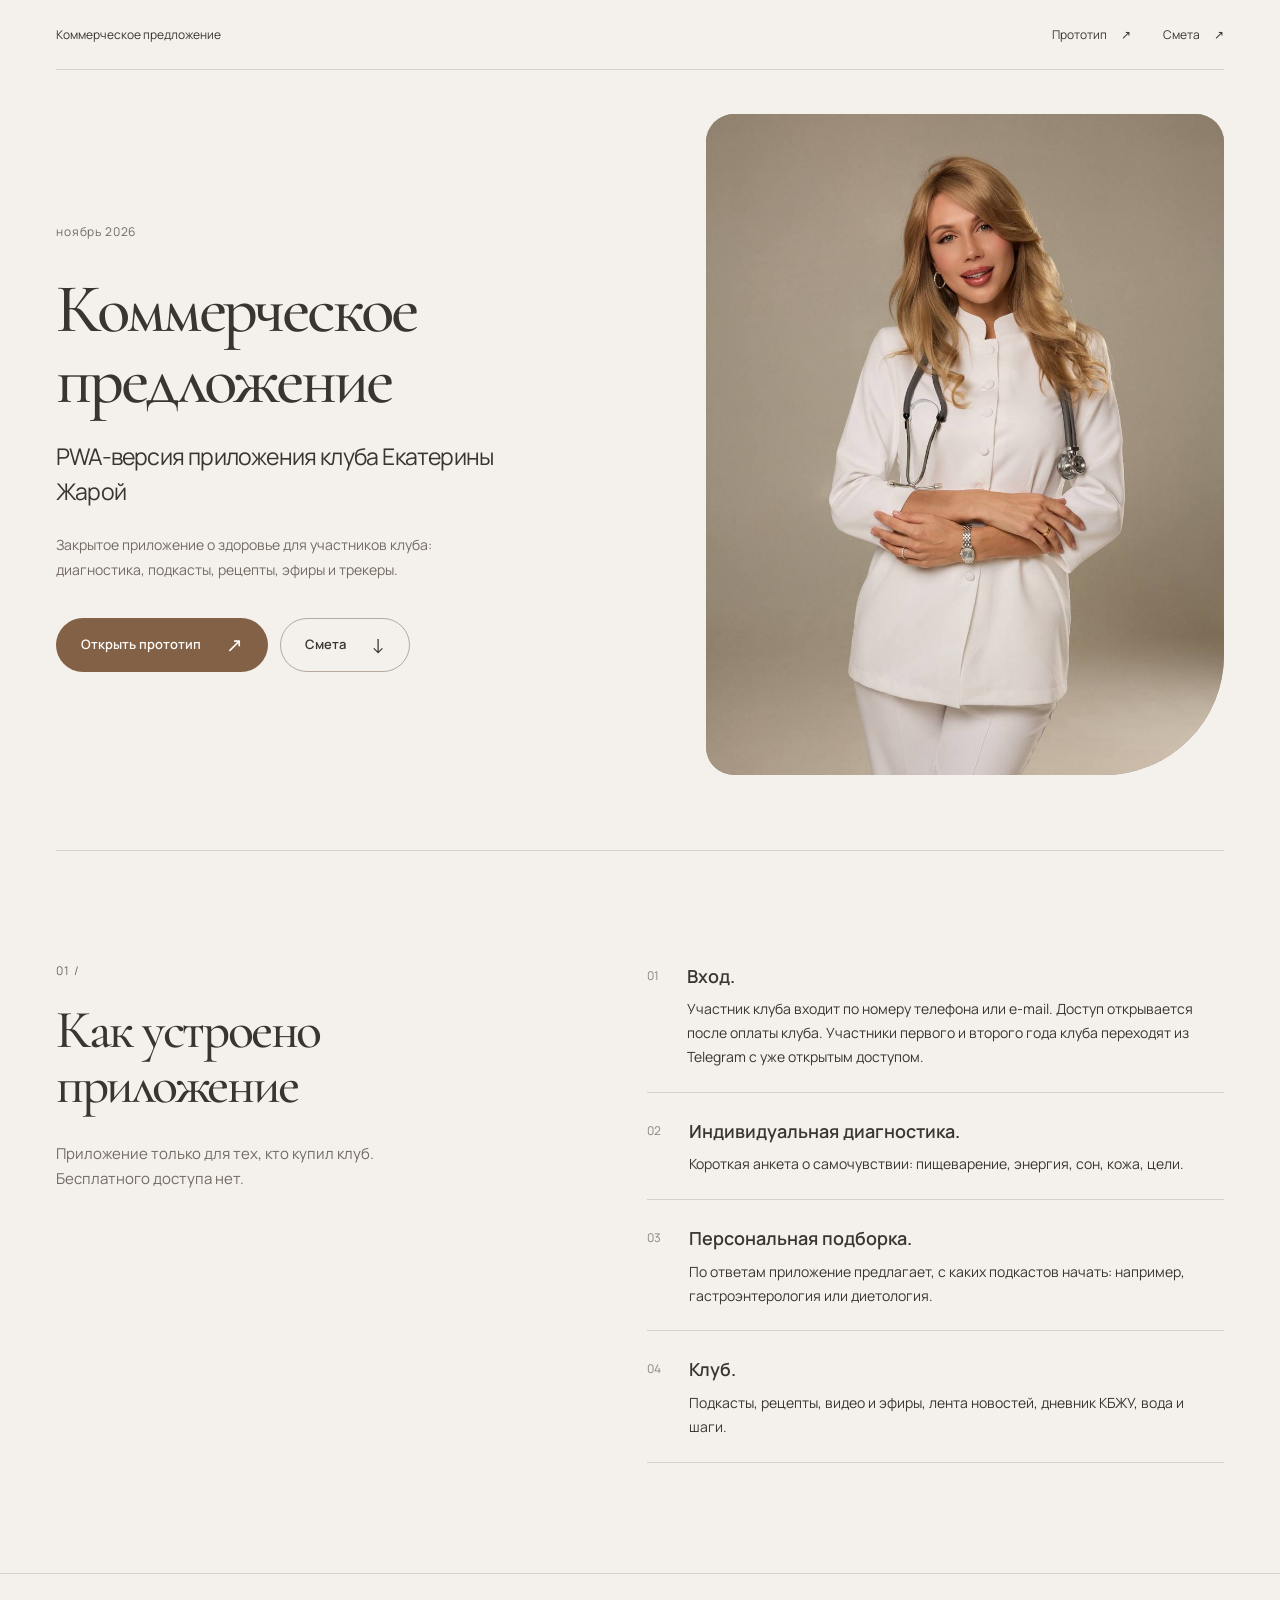
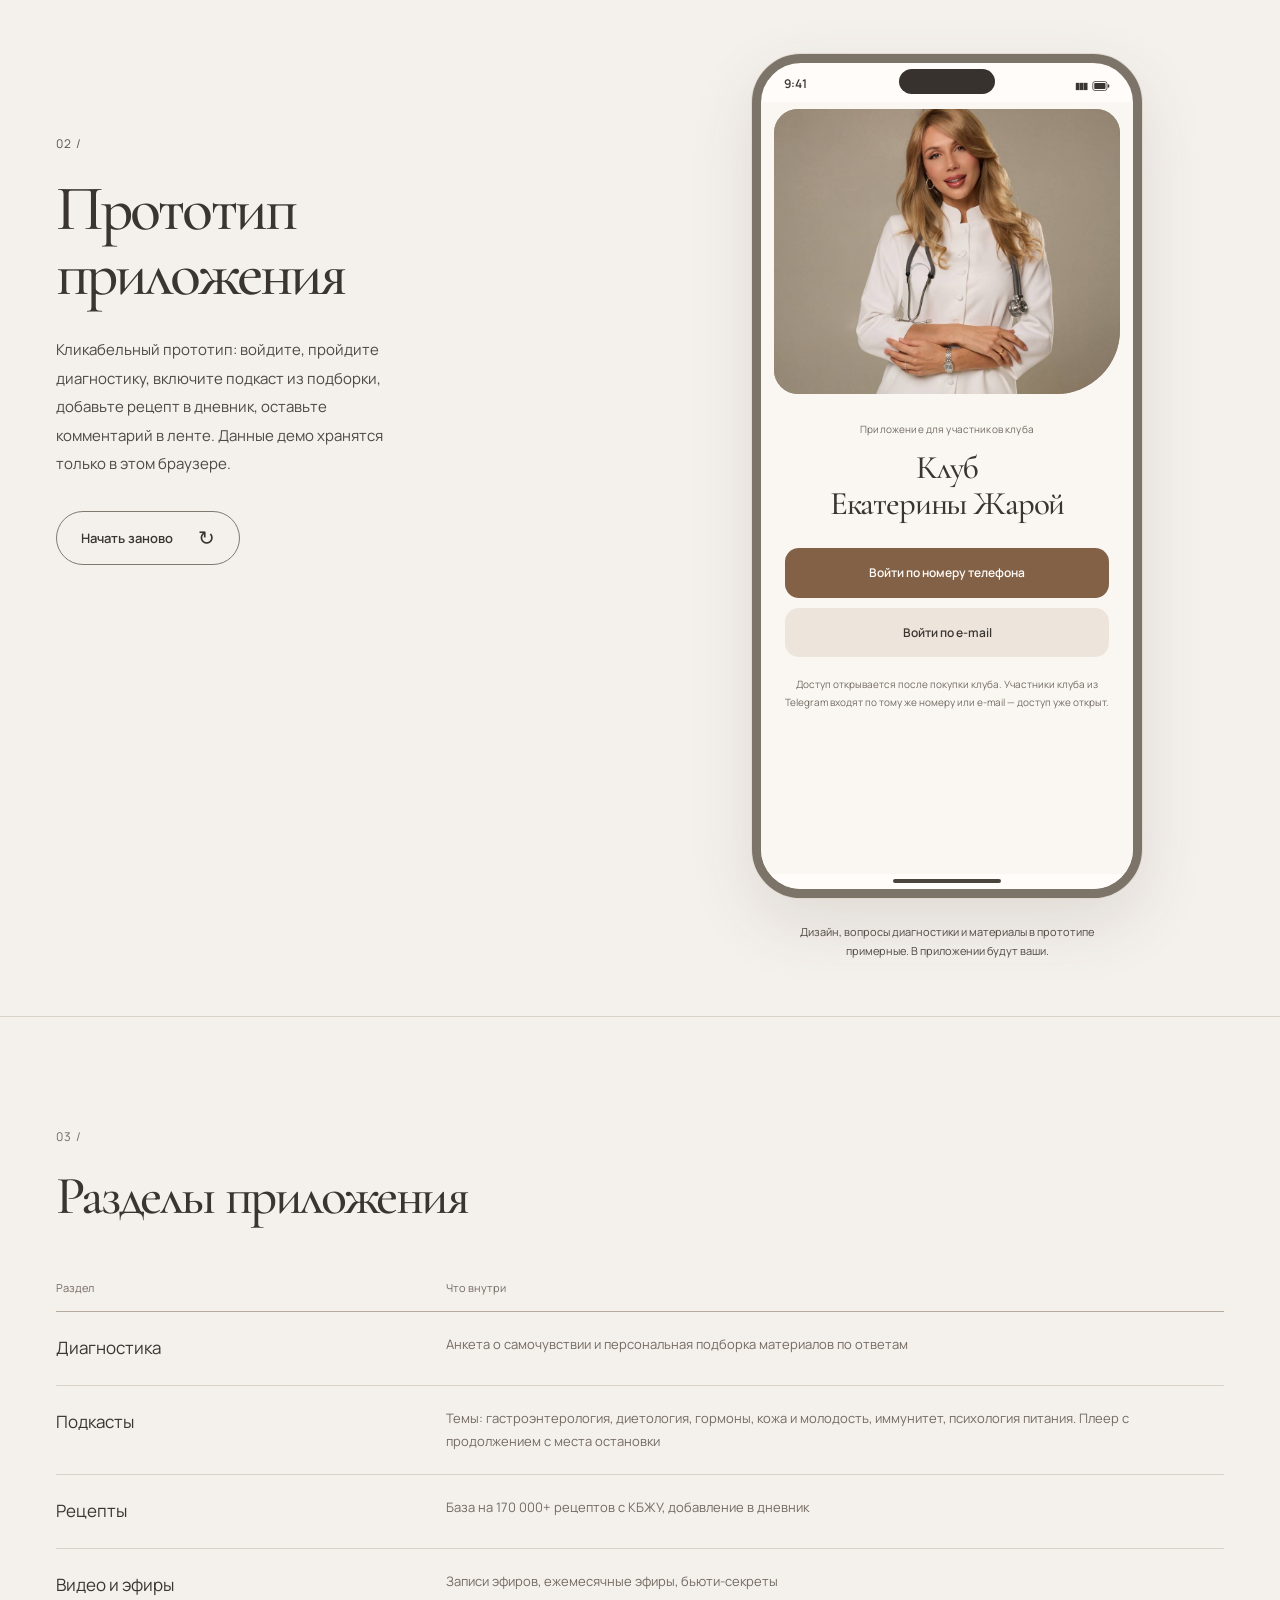
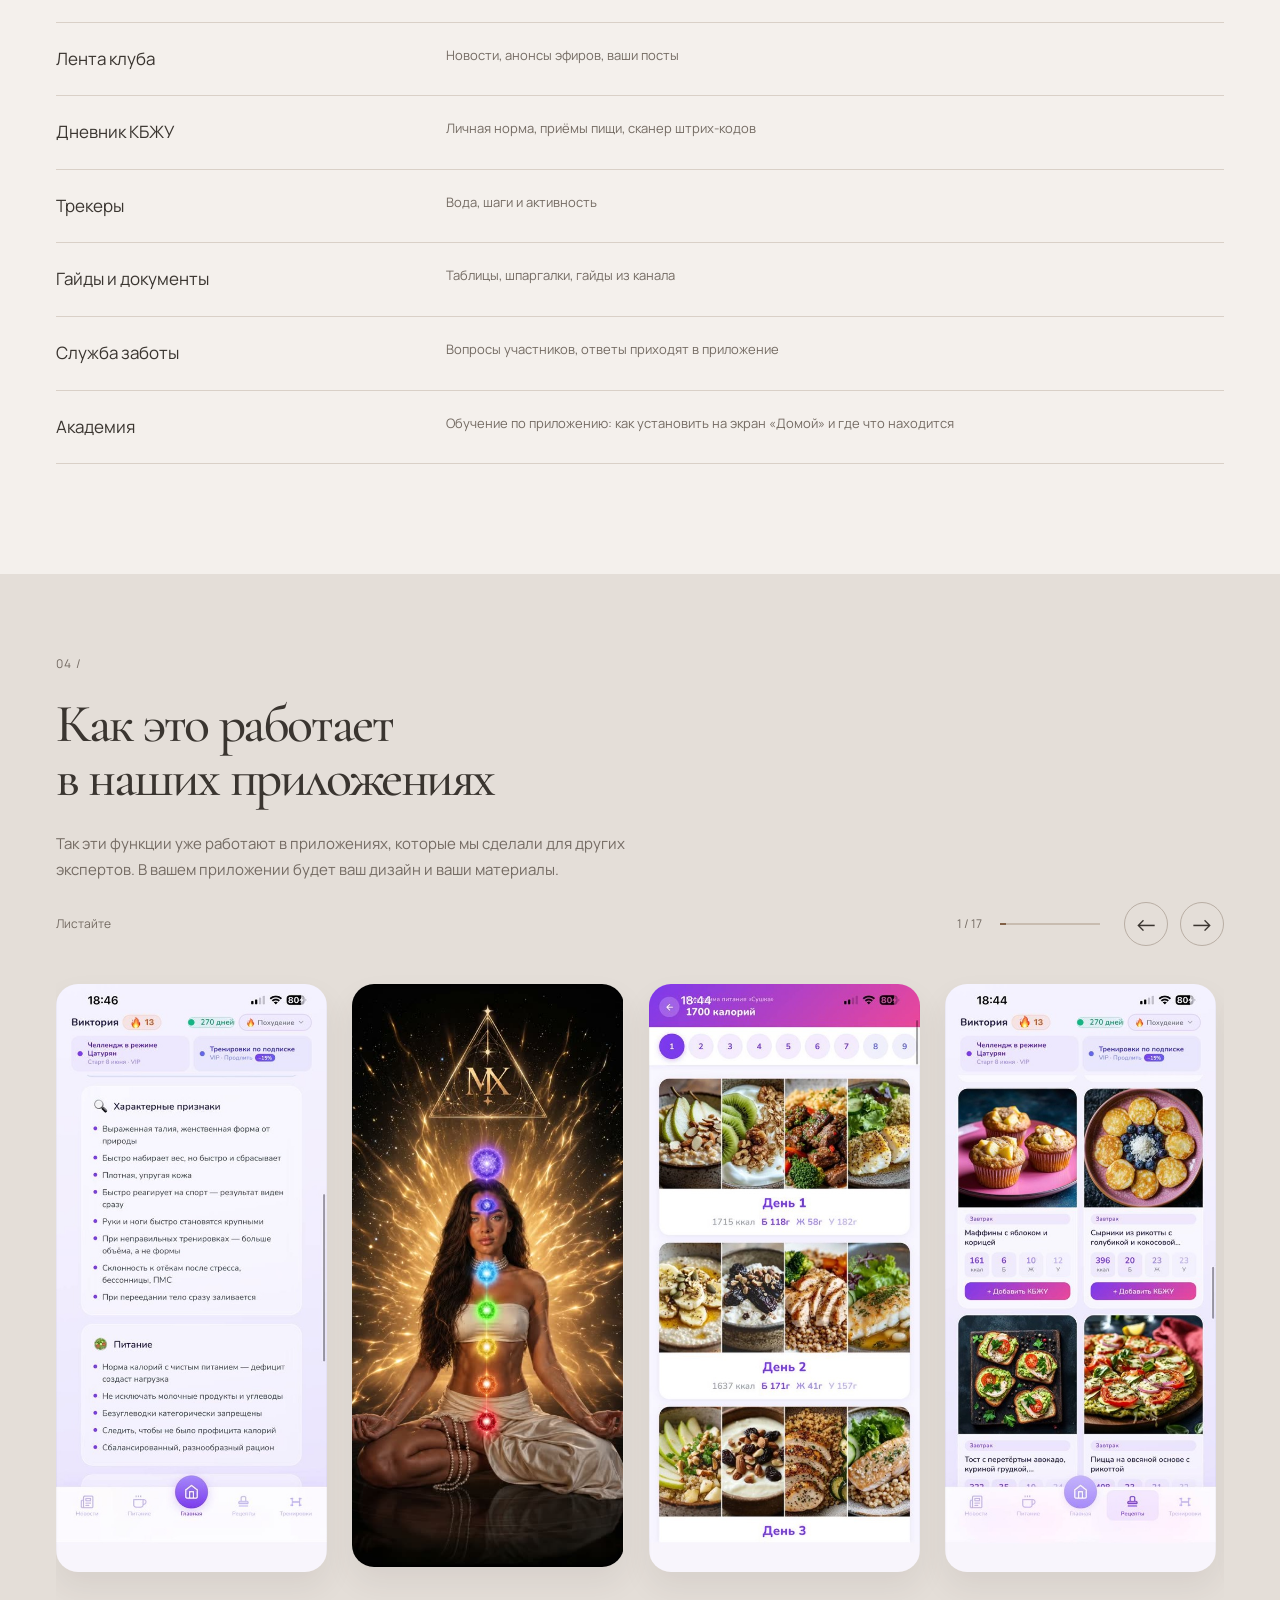
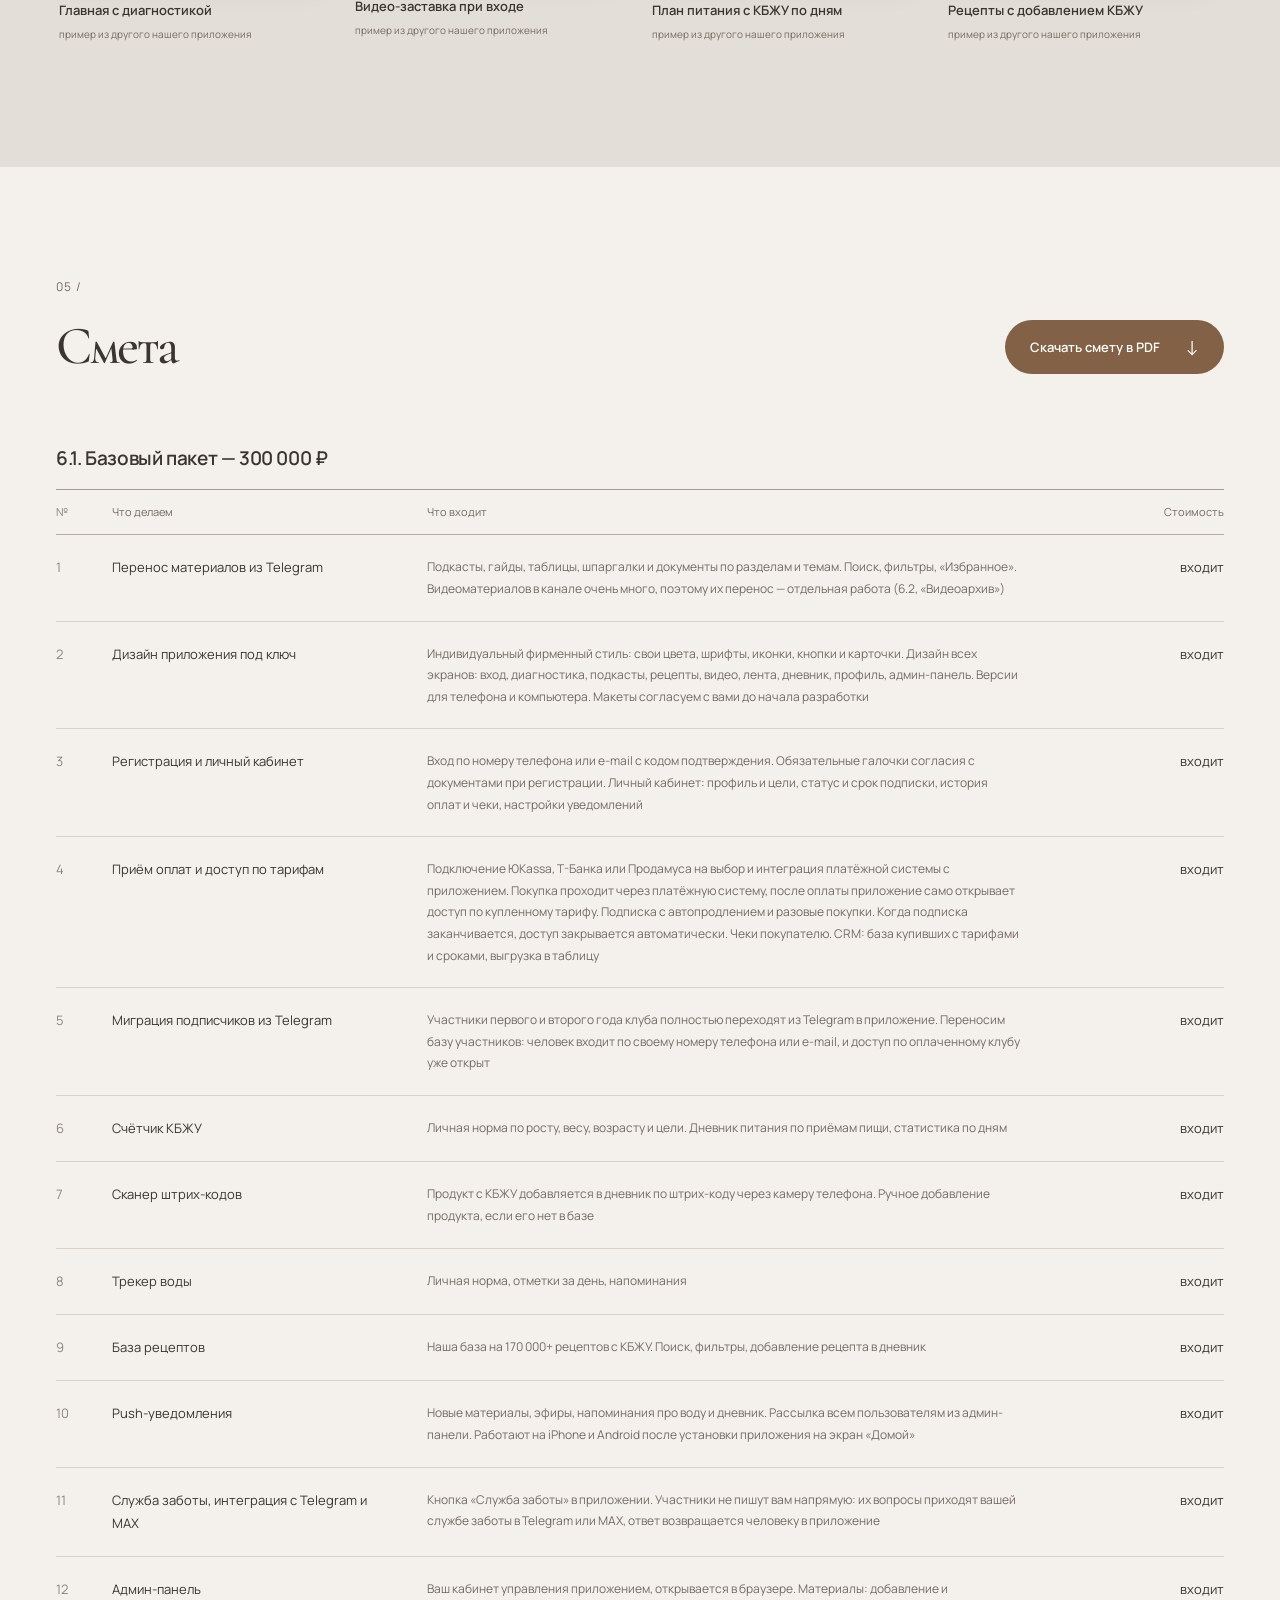
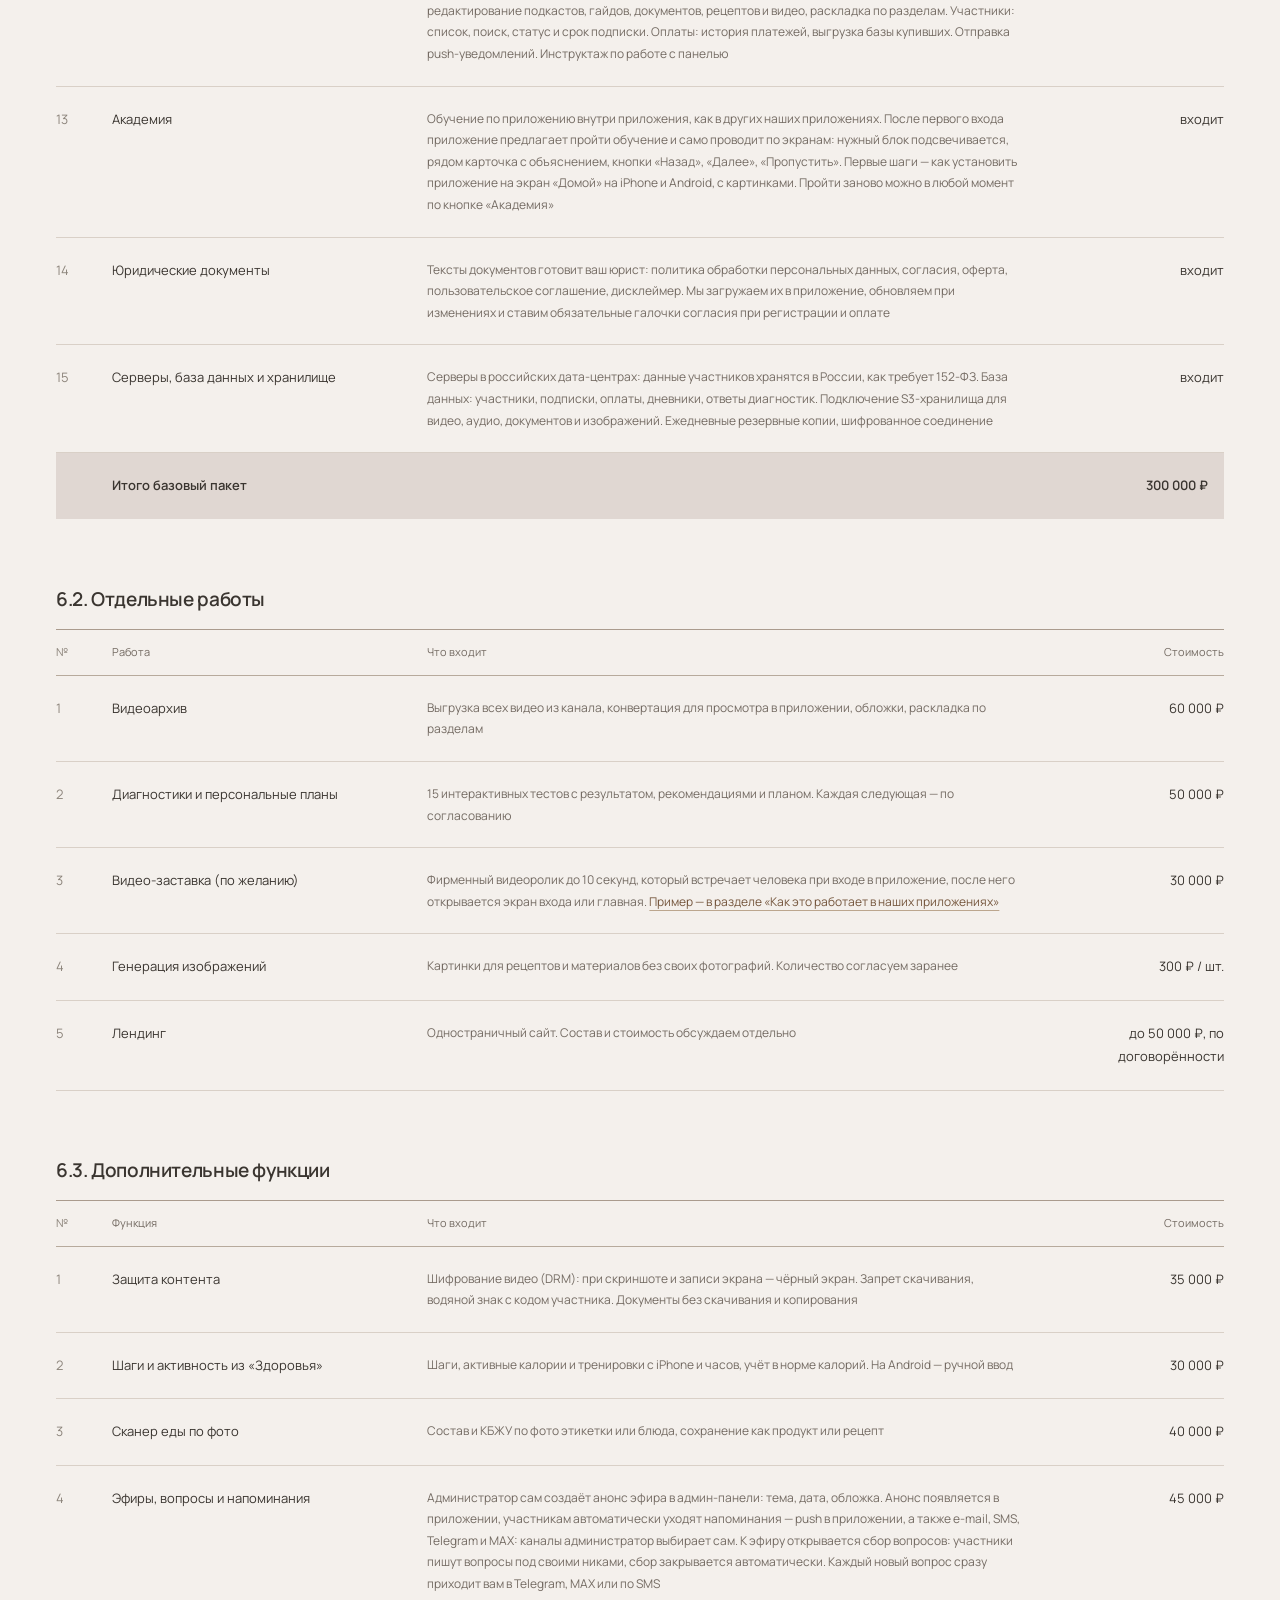
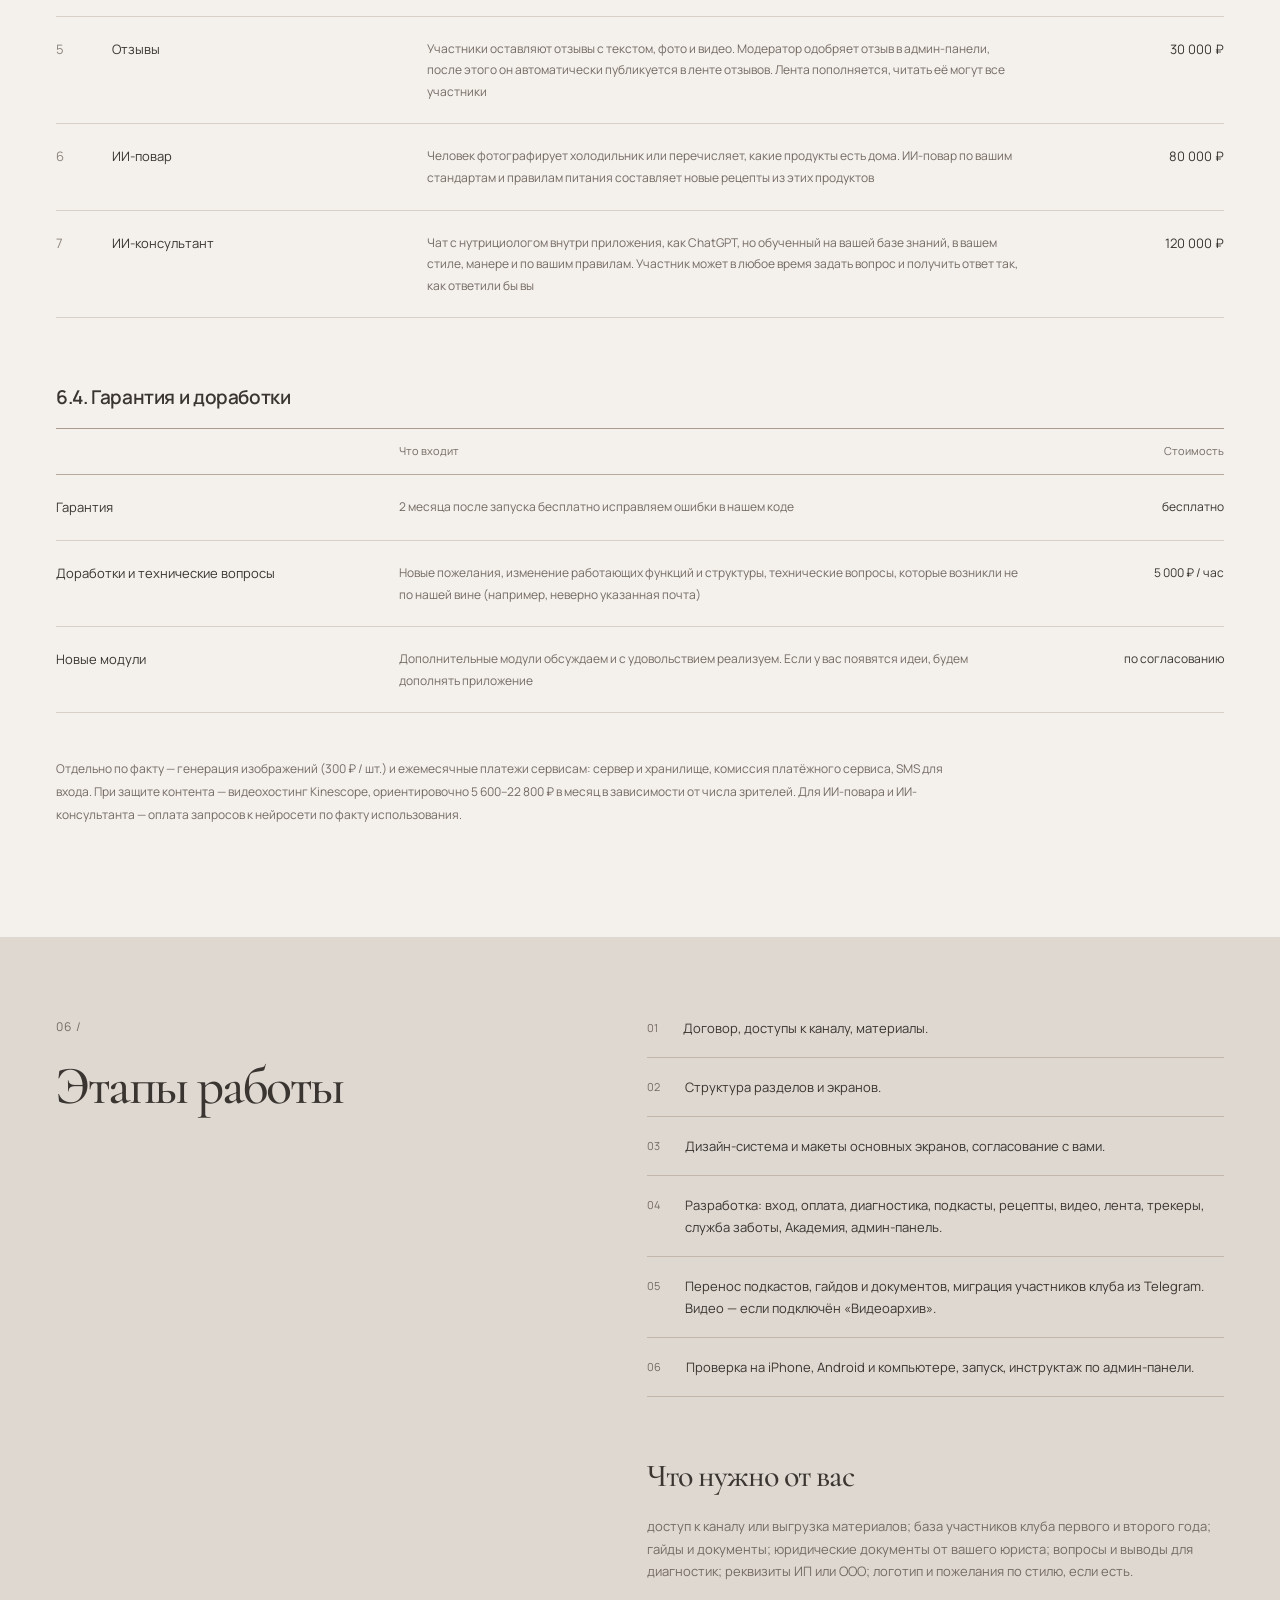
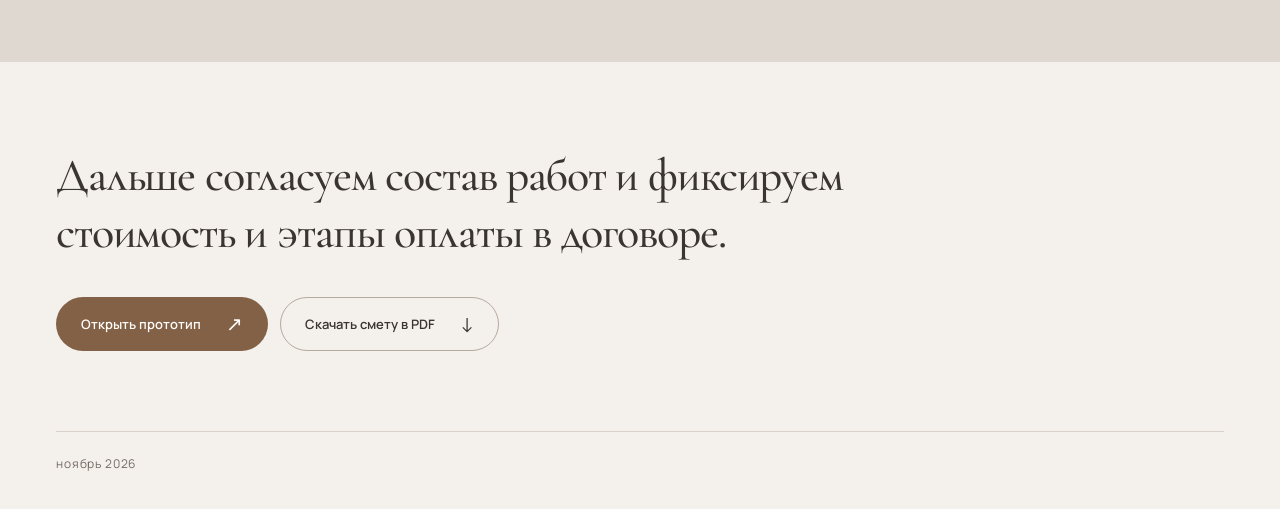
==== index.html @ ee323fb1 "chore: publish commercial proposal site" ====
<!doctype html>
<html lang="ru"><head><meta charset="utf-8">
<meta name="viewport" content="width=device-width, initial-scale=1">
<meta name="robots" content="noindex, nofollow">
<meta name="theme-color" content="#f4f0ec">
<title>Коммерческое предложение · Клуб Екатерины Жарой</title>
<link rel="icon" href="images/favicon.svg" type="image/svg+xml">
<link rel="stylesheet" href="css/base.css">
<link rel="stylesheet" href="css/page.css"><link rel="stylesheet" href="css/estimate.css">
<link rel="stylesheet" href="css/app.css"><link rel="stylesheet" href="css/screens.css"><link rel="stylesheet" href="css/club.css"><link rel="stylesheet" href="css/features.css"><link rel="stylesheet" href="css/services.css"><link rel="stylesheet" href="css/academy.css">
</head><body>
<header class="topbar wrap"><a href="#cover">Коммерческое предложение</a><nav aria-label="Разделы предложения"><a href="#prototype">Прототип <span>↗</span></a><a href="#estimate">Смета <span>↗</span></a></nav></header>
<main>
<section id="cover" class="cover wrap">
<div class="cover-copy"><span class="eyebrow">ноябрь 2026</span>
<h1>Коммерческое<br>предложение</h1>
<p class="cover-sub">PWA-версия приложения клуба Екатерины Жарой</p>
<p class="cover-desc">Закрытое приложение о здоровье для участников клуба: диагностика, подкасты, рецепты, эфиры и трекеры.</p>
<div class="actions"><a class="button primary" href="#prototype">Открыть прототип <span>↗</span></a><a class="button secondary" href="#estimate">Смета <span>↓</span></a></div>
</div><figure class="cover-photo"><img src="images/katya/katya-medic.jpg" width="960" height="1280" alt="Екатерина Жарая в медицинской форме" fetchpriority="high"></figure>
</section>
<section class="wrap section flow" id="structure"><div class="section-title"><span class="section-no">01 /</span><h2>Как устроено<br>приложение</h2><p>Приложение только для тех, кто купил клуб. Бесплатного доступа нет.</p></div><ol class="flow-list"><li><span class="step-num">01</span><div><strong>Вход.</strong> Участник клуба входит по номеру телефона или e-mail. Доступ открывается после оплаты клуба. Участники первого и второго года клуба переходят из Telegram с уже открытым доступом.</div></li>
<li><span class="step-num">02</span><div><strong>Индивидуальная диагностика.</strong> Короткая анкета о самочувствии: пищеварение, энергия, сон, кожа, цели.</div></li>
<li><span class="step-num">03</span><div><strong>Персональная подборка.</strong> По ответам приложение предлагает, с каких подкастов начать: например, гастроэнтерология или диетология.</div></li>
<li><span class="step-num">04</span><div><strong>Клуб.</strong> Подкасты, рецепты, видео и эфиры, лента новостей, дневник КБЖУ, вода и шаги.</div></li></ol></section>
<section id="prototype" class="prototype-section">
<div class="prototype-layout wrap"><div class="prototype-copy"><span class="section-no">02 /</span><h2>Прототип <br>приложения</h2><p>Кликабельный прототип: войдите, пройдите диагностику, включите подкаст из подборки, добавьте рецепт в дневник, оставьте комментарий в ленте. Данные демо хранятся только в этом браузере.</p>
<button id="reset-demo" class="button reset">Начать заново <span>↻</span></button>
</div><div class="prototype-device"><div id="phone" class="phone" aria-label="Интерактивный прототип приложения клуба">
<div class="phone-status"><span>9:41</span><div class="phone-island"></div><span aria-hidden="true">▮▮▮ <svg width="18" height="12" viewBox="0 0 24 16"><rect x="1" y="2" width="19" height="12" rx="3" fill="none" stroke="currentColor"/><rect x="3" y="4" width="15" height="8" rx="1" fill="currentColor"/><path d="M22 6v4" stroke="currentColor" stroke-width="2"/></svg></span></div>
<div id="app" class="app"></div><div id="app-toast" class="app-toast" role="status" aria-live="polite"></div><div class="home-indicator"></div></div>
<p class="device-caption">Дизайн, вопросы диагностики и материалы в прототипе примерные. В приложении будут ваши.</p></div></div>
</section>
<section class="wrap section" id="sections"><div class="section-heading"><span class="section-no">03 /</span><h2>Разделы приложения</h2></div><div class="table-wrap"><table class="sections-table summary-table"><thead><tr><th scope="col">Раздел</th><th scope="col">Что внутри</th></tr></thead><tbody>
<tr><td data-label="Раздел">Диагностика</td><td data-label="Что внутри">Анкета о самочувствии и персональная подборка материалов по ответам</td></tr>
<tr><td data-label="Раздел">Подкасты</td><td data-label="Что внутри">Темы: гастроэнтерология, диетология, гормоны, кожа и молодость, иммунитет, психология питания. Плеер с продолжением с места остановки</td></tr>
<tr><td data-label="Раздел">Рецепты</td><td data-label="Что внутри">База на 170 000+ рецептов с КБЖУ, добавление в дневник</td></tr>
<tr><td data-label="Раздел">Видео и эфиры</td><td data-label="Что внутри">Записи эфиров, ежемесячные эфиры, бьюти-секреты</td></tr>
<tr><td data-label="Раздел">Лента клуба</td><td data-label="Что внутри">Новости, анонсы эфиров, ваши посты</td></tr>
<tr><td data-label="Раздел">Дневник КБЖУ</td><td data-label="Что внутри">Личная норма, приёмы пищи, сканер штрих-кодов</td></tr>
<tr><td data-label="Раздел">Трекеры</td><td data-label="Что внутри">Вода, шаги и активность</td></tr>
<tr><td data-label="Раздел">Гайды и документы</td><td data-label="Что внутри">Таблицы, шпаргалки, гайды из канала</td></tr>
<tr><td data-label="Раздел">Служба заботы</td><td data-label="Что внутри">Вопросы участников, ответы приходят в приложение</td></tr>
<tr><td data-label="Раздел">Академия</td><td data-label="Что внутри">Обучение по приложению: как установить на экран «Домой» и где что находится</td></tr>
</tbody></table></div></section>
<section class="examples-section" id="examples"><div class="wrap"><div class="section-heading"><span class="section-no">04 /</span><h2>Как это работает<br>в наших приложениях</h2><p>Так эти функции уже работают в приложениях, которые мы сделали для других экспертов. В вашем приложении будет ваш дизайн и ваши материалы.</p></div>
<div class="gallery-controls"><span class="gallery-hint">Листайте</span><div class="gallery-position"><span id="examples-count" aria-live="polite"></span><progress id="examples-progress" value="1" max="15" aria-label="Положение в карусели"></progress></div><button id="examples-prev" class="round-button" aria-label="Предыдущие примеры">←</button><button id="examples-next" class="round-button" aria-label="Следующие примеры">→</button></div>
<div id="examples-gallery" class="examples-gallery" tabindex="0" aria-label="Скриншоты наших приложений"></div></div></section>
<section id="estimate" class="wrap section estimate-section"><div class="estimate-heading"><div><span class="section-no">05 /</span><h2>Смета</h2></div><a class="button primary" href="smeta.pdf" download>Скачать смету в PDF <span>↓</span></a></div>
<section class="estimate-group"><h3>6.1. Базовый пакет — 300 000 ₽</h3>
<div class="table-wrap"><table class="estimate-table"><thead><tr><th scope="col">№</th><th scope="col">Что делаем</th><th scope="col">Что входит</th><th scope="col">Стоимость</th></tr></thead><tbody>
<tr><td data-label="№">1</td><td data-label="Что делаем">Перенос материалов из Telegram</td><td data-label="Что входит">Подкасты, гайды, таблицы, шпаргалки и документы по разделам и темам. Поиск, фильтры, «Избранное». Видеоматериалов в канале очень много, поэтому их перенос — отдельная работа (6.2, «Видеоархив»)</td><td data-label="Стоимость">входит</td></tr>
<tr><td data-label="№">2</td><td data-label="Что делаем">Дизайн приложения под ключ</td><td data-label="Что входит">Индивидуальный фирменный стиль: свои цвета, шрифты, иконки, кнопки и карточки. Дизайн всех экранов: вход, диагностика, подкасты, рецепты, видео, лента, дневник, профиль, админ-панель. Версии для телефона и компьютера. Макеты согласуем с вами до начала разработки</td><td data-label="Стоимость">входит</td></tr>
<tr><td data-label="№">3</td><td data-label="Что делаем">Регистрация и личный кабинет</td><td data-label="Что входит">Вход по номеру телефона или e-mail с кодом подтверждения. Обязательные галочки согласия с документами при регистрации. Личный кабинет: профиль и цели, статус и срок подписки, история оплат и чеки, настройки уведомлений</td><td data-label="Стоимость">входит</td></tr>
<tr><td data-label="№">4</td><td data-label="Что делаем">Приём оплат и доступ по тарифам</td><td data-label="Что входит">Подключение ЮKassa, Т-Банка или Продамуса на выбор и интеграция платёжной системы с приложением. Покупка проходит через платёжную систему, после оплаты приложение само открывает доступ по купленному тарифу. Подписка с автопродлением и разовые покупки. Когда подписка заканчивается, доступ закрывается автоматически. Чеки покупателю. CRM: база купивших с тарифами и сроками, выгрузка в таблицу</td><td data-label="Стоимость">входит</td></tr>
<tr><td data-label="№">5</td><td data-label="Что делаем">Миграция подписчиков из Telegram</td><td data-label="Что входит">Участники первого и второго года клуба полностью переходят из Telegram в приложение. Переносим базу участников: человек входит по своему номеру телефона или e-mail, и доступ по оплаченному клубу уже открыт</td><td data-label="Стоимость">входит</td></tr>
<tr><td data-label="№">6</td><td data-label="Что делаем">Счётчик КБЖУ</td><td data-label="Что входит">Личная норма по росту, весу, возрасту и цели. Дневник питания по приёмам пищи, статистика по дням</td><td data-label="Стоимость">входит</td></tr>
<tr><td data-label="№">7</td><td data-label="Что делаем">Сканер штрих-кодов</td><td data-label="Что входит">Продукт с КБЖУ добавляется в дневник по штрих-коду через камеру телефона. Ручное добавление продукта, если его нет в базе</td><td data-label="Стоимость">входит</td></tr>
<tr><td data-label="№">8</td><td data-label="Что делаем">Трекер воды</td><td data-label="Что входит">Личная норма, отметки за день, напоминания</td><td data-label="Стоимость">входит</td></tr>
<tr><td data-label="№">9</td><td data-label="Что делаем">База рецептов</td><td data-label="Что входит">Наша база на 170 000+ рецептов с КБЖУ. Поиск, фильтры, добавление рецепта в дневник</td><td data-label="Стоимость">входит</td></tr>
<tr><td data-label="№">10</td><td data-label="Что делаем">Push-уведомления</td><td data-label="Что входит">Новые материалы, эфиры, напоминания про воду и дневник. Рассылка всем пользователям из админ-панели. Работают на iPhone и Android после установки приложения на экран «Домой»</td><td data-label="Стоимость">входит</td></tr>
<tr><td data-label="№">11</td><td data-label="Что делаем">Служба заботы, интеграция с Telegram и MAX</td><td data-label="Что входит">Кнопка «Служба заботы» в приложении. Участники не пишут вам напрямую: их вопросы приходят вашей службе заботы в Telegram или MAX, ответ возвращается человеку в приложение</td><td data-label="Стоимость">входит</td></tr>
<tr><td data-label="№">12</td><td data-label="Что делаем">Админ-панель</td><td data-label="Что входит">Ваш кабинет управления приложением, открывается в браузере. Материалы: добавление и редактирование подкастов, гайдов, документов, рецептов и видео, раскладка по разделам. Участники: список, поиск, статус и срок подписки. Оплаты: история платежей, выгрузка базы купивших. Отправка push-уведомлений. Инструктаж по работе с панелью</td><td data-label="Стоимость">входит</td></tr>
<tr><td data-label="№">13</td><td data-label="Что делаем">Академия</td><td data-label="Что входит">Обучение по приложению внутри приложения, как в других наших приложениях. После первого входа приложение предлагает пройти обучение и само проводит по экранам: нужный блок подсвечивается, рядом карточка с объяснением, кнопки «Назад», «Далее», «Пропустить». Первые шаги — как установить приложение на экран «Домой» на iPhone и Android, с картинками. Пройти заново можно в любой момент по кнопке «Академия»</td><td data-label="Стоимость">входит</td></tr>
<tr><td data-label="№">14</td><td data-label="Что делаем">Юридические документы</td><td data-label="Что входит">Тексты документов готовит ваш юрист: политика обработки персональных данных, согласия, оферта, пользовательское соглашение, дисклеймер. Мы загружаем их в приложение, обновляем при изменениях и ставим обязательные галочки согласия при регистрации и оплате</td><td data-label="Стоимость">входит</td></tr>
<tr><td data-label="№">15</td><td data-label="Что делаем">Серверы, база данных и хранилище</td><td data-label="Что входит">Серверы в российских дата-центрах: данные участников хранятся в России, как требует 152-ФЗ. База данных: участники, подписки, оплаты, дневники, ответы диагностик. Подключение S3-хранилища для видео, аудио, документов и изображений. Ежедневные резервные копии, шифрованное соединение</td><td data-label="Стоимость">входит</td></tr>
<tr class="total-row"><td data-label="№"></td><td data-label="Что делаем"><strong>Итого базовый пакет</strong></td><td data-label="Что входит"></td><td data-label="Стоимость"><strong>300 000 ₽</strong></td></tr>
</tbody></table></div></section>
<section class="estimate-group"><h3>6.2. Отдельные работы</h3>
<div class="table-wrap"><table class="estimate-table"><thead><tr><th scope="col">№</th><th scope="col">Работа</th><th scope="col">Что входит</th><th scope="col">Стоимость</th></tr></thead><tbody>
<tr><td data-label="№">1</td><td data-label="Работа">Видеоархив</td><td data-label="Что входит">Выгрузка всех видео из канала, конвертация для просмотра в приложении, обложки, раскладка по разделам</td><td data-label="Стоимость">60 000 ₽</td></tr>
<tr><td data-label="№">2</td><td data-label="Работа">Диагностики и персональные планы</td><td data-label="Что входит">15 интерактивных тестов с результатом, рекомендациями и планом. Каждая следующая — по согласованию</td><td data-label="Стоимость">50 000 ₽</td></tr>
<tr><td data-label="№">3</td><td data-label="Работа">Видео-заставка (по желанию)</td><td data-label="Что входит">Фирменный видеоролик до 10 секунд, который встречает человека при входе в приложение, после него открывается экран входа или главная. <a href="#examples" data-example-jump="splash">Пример — в разделе «Как это работает в наших приложениях»</a></td><td data-label="Стоимость">30 000 ₽</td></tr>
<tr><td data-label="№">4</td><td data-label="Работа">Генерация изображений</td><td data-label="Что входит">Картинки для рецептов и материалов без своих фотографий. Количество согласуем заранее</td><td data-label="Стоимость">300 ₽ / шт.</td></tr>
<tr><td data-label="№">5</td><td data-label="Работа">Лендинг</td><td data-label="Что входит">Одностраничный сайт. Состав и стоимость обсуждаем отдельно</td><td data-label="Стоимость">до 50 000 ₽, по договорённости</td></tr>
</tbody></table></div></section>
<section class="estimate-group"><h3>6.3. Дополнительные функции</h3>
<div class="table-wrap"><table class="estimate-table"><thead><tr><th scope="col">№</th><th scope="col">Функция</th><th scope="col">Что входит</th><th scope="col">Стоимость</th></tr></thead><tbody>
<tr><td data-label="№">1</td><td data-label="Функция">Защита контента</td><td data-label="Что входит">Шифрование видео (DRM): при скриншоте и записи экрана — чёрный экран. Запрет скачивания, водяной знак с кодом участника. Документы без скачивания и копирования</td><td data-label="Стоимость">35 000 ₽</td></tr>
<tr><td data-label="№">2</td><td data-label="Функция">Шаги и активность из «Здоровья»</td><td data-label="Что входит">Шаги, активные калории и тренировки с iPhone и часов, учёт в норме калорий. На Android — ручной ввод</td><td data-label="Стоимость">30 000 ₽</td></tr>
<tr><td data-label="№">3</td><td data-label="Функция">Сканер еды по фото</td><td data-label="Что входит">Состав и КБЖУ по фото этикетки или блюда, сохранение как продукт или рецепт</td><td data-label="Стоимость">40 000 ₽</td></tr>
<tr><td data-label="№">4</td><td data-label="Функция">Эфиры, вопросы и напоминания</td><td data-label="Что входит">Администратор сам создаёт анонс эфира в админ-панели: тема, дата, обложка. Анонс появляется в приложении, участникам автоматически уходят напоминания — push в приложении, а также e-mail, SMS, Telegram и MAX: каналы администратор выбирает сам. К эфиру открывается сбор вопросов: участники пишут вопросы под своими никами, сбор закрывается автоматически. Каждый новый вопрос сразу приходит вам в Telegram, MAX или по SMS</td><td data-label="Стоимость">45 000 ₽</td></tr>
<tr><td data-label="№">5</td><td data-label="Функция">Отзывы</td><td data-label="Что входит">Участники оставляют отзывы с текстом, фото и видео. Модератор одобряет отзыв в админ-панели, после этого он автоматически публикуется в ленте отзывов. Лента пополняется, читать её могут все участники</td><td data-label="Стоимость">30 000 ₽</td></tr>
<tr><td data-label="№">6</td><td data-label="Функция">ИИ-повар</td><td data-label="Что входит">Человек фотографирует холодильник или перечисляет, какие продукты есть дома. ИИ-повар по вашим стандартам и правилам питания составляет новые рецепты из этих продуктов</td><td data-label="Стоимость">80 000 ₽</td></tr>
<tr><td data-label="№">7</td><td data-label="Функция">ИИ-консультант</td><td data-label="Что входит">Чат с нутрициологом внутри приложения, как ChatGPT, но обученный на вашей базе знаний, в вашем стиле, манере и по вашим правилам. Участник может в любое время задать вопрос и получить ответ так, как ответили бы вы</td><td data-label="Стоимость">120 000 ₽</td></tr>
</tbody></table></div></section>
<section class="estimate-group"><h3>6.4. Гарантия и доработки</h3>
<div class="table-wrap"><table class="estimate-table warranty-table"><thead><tr><th scope="col"></th><th scope="col">Что входит</th><th scope="col">Стоимость</th></tr></thead><tbody>
<tr><td data-label="">Гарантия</td><td data-label="Что входит">2 месяца после запуска бесплатно исправляем ошибки в нашем коде</td><td data-label="Стоимость">бесплатно</td></tr>
<tr><td data-label="">Доработки и технические вопросы</td><td data-label="Что входит">Новые пожелания, изменение работающих функций и структуры, технические вопросы, которые возникли не по нашей вине (например, неверно указанная почта)</td><td data-label="Стоимость">5 000 ₽ / час</td></tr>
<tr><td data-label="">Новые модули</td><td data-label="Что входит">Дополнительные модули обсуждаем и с удовольствием реализуем. Если у вас появятся идеи, будем дополнять приложение</td><td data-label="Стоимость">по согласованию</td></tr>
</tbody></table></div></section><p class="estimate-note">Отдельно по факту — генерация изображений (300 ₽ / шт.) и ежемесячные платежи сервисам: сервер и хранилище, комиссия платёжного сервиса, SMS для входа. При защите контента — видеохостинг Kinescope, ориентировочно 5 600–22 800 ₽ в месяц в зависимости от числа зрителей. Для ИИ-повара и ИИ-консультанта — оплата запросов к нейросети по факту использования.</p>
</section>
<section class="work-section"><div class="wrap work-layout"><div><span class="section-no">06 /</span><h2>Этапы работы</h2></div><ol class="work-list"><li><span>01</span><p>Договор, доступы к каналу, материалы.</p></li>
<li><span>02</span><p>Структура разделов и экранов.</p></li>
<li><span>03</span><p>Дизайн-система и макеты основных экранов, согласование с вами.</p></li>
<li><span>04</span><p>Разработка: вход, оплата, диагностика, подкасты, рецепты, видео, лента, трекеры, служба заботы, Академия, админ-панель.</p></li>
<li><span>05</span><p>Перенос подкастов, гайдов и документов, миграция участников клуба из Telegram. Видео — если подключён «Видеоархив».</p></li>
<li><span>06</span><p>Проверка на iPhone, Android и компьютере, запуск, инструктаж по админ-панели.</p></li></ol>
<div class="needs"><h3>Что нужно от вас</h3><p>доступ к каналу или выгрузка материалов; база участников клуба первого и второго года; гайды и документы; юридические документы от вашего юриста; вопросы и выводы для диагностик; реквизиты ИП или ООО; логотип и пожелания по стилю, если есть.</p></div></div></section>
<footer class="wrap final"><p>Дальше согласуем состав работ и фиксируем стоимость и этапы оплаты в договоре.</p><div class="actions"><a class="button primary" href="#prototype">Открыть прототип <span>↗</span></a><a class="button secondary" href="smeta.pdf" download>Скачать смету в PDF <span>↓</span></a></div><span class="eyebrow">ноябрь 2026</span></footer>
</main>
<dialog id="example-dialog"><button id="close-example" class="round-button" aria-label="Закрыть пример">×</button><img id="example-full" alt=""><video id="example-video" controls muted playsinline loop hidden></video><p id="example-caption"></p></dialog>
<script defer src="js/examples-data.js"></script>
<script defer src="js/page.js"></script>
<script defer src="js/icons.js"></script>
<script defer src="js/data.js"></script>
<script defer src="js/recipes-data.js"></script>
<script defer src="js/state.js"></script>
<script defer src="js/club-data.js"></script>
<script defer src="js/screens-auth.js"></script>
<script defer src="js/screens-home.js"></script>
<script defer src="js/screens-media.js"></script>
<script defer src="js/screens-recipes.js"></script>
<script defer src="js/screens-extra.js"></script>
<script defer src="js/screens-community.js"></script>
<script defer src="js/screens-membership.js"></script>
<script defer src="js/screens-library.js"></script>
<script defer src="js/screens-admin.js"></script>
<script defer src="js/community-actions.js"></script>
<script defer src="js/club-actions.js"></script>
<script defer src="js/screens-services.js"></script>
<script defer src="js/screens-assistants.js"></script>
<script defer src="js/service-actions.js"></script>
<script defer src="js/academy.js"></script>
<script defer src="js/app.js"></script>
</body></html>
---- css/base.css ----
@font-face{font-family:Cormorant;src:url('../fonts/CormorantGaramond-500.ttf') format('truetype');font-weight:500;font-display:swap}

@font-face{font-family:Manrope;src:url('../fonts/Manrope-400.ttf') format('truetype');font-weight:400;font-display:swap}

@font-face{font-family:Manrope;src:url('../fonts/Manrope-600.ttf') format('truetype');font-weight:600 800;font-display:swap}

:root{--paper:#f4f0ec;--white:#fffcf9;--milk:#e0d7d2;--greige:#ccc0b5;--gray:#b2aea8;--taupe:#8d857c;--brown:#826147;--ink:#3a3530;--muted:#746b63;--line:#d9d0c7;--serif:Cormorant,Georgia,serif;--sans:Manrope,Arial,sans-serif}

*{box-sizing:border-box}
html{scroll-behavior:smooth;scroll-padding-top:30px}
body{margin:0;background:var(--paper);color:var(--ink);font:400 15px/1.7 var(--sans);-webkit-font-smoothing:antialiased}
button,input,select,textarea{font:inherit;color:inherit}
button,a,input,select,textarea{-webkit-tap-highlight-color:transparent}
button{cursor:pointer}
button:disabled{cursor:default;opacity:.45}
a{color:inherit;text-decoration:none}
img{display:block;max-width:100%}
figure,p,h1,h2,h3,h4{margin:0}
button:focus-visible,a:focus-visible,input:focus-visible,select:focus-visible,textarea:focus-visible,[tabindex]:focus-visible{outline:2px solid var(--brown);outline-offset:4px}
button svg,svg.icon{width:21px;height:21px;flex-shrink:0}
button{transition:background .2s,transform .2s}
button:active,.button:active{transform:scale(.97)}
::selection{background:var(--greige);color:var(--ink)}
h1,h2{font-family:var(--serif);font-weight:500;letter-spacing:-.045em;line-height:1.02}
h2{font-size:clamp(40px,4.2vw,60px)}
h3{font-size:18px;font-weight:600;line-height:1.5}
.wrap{width:min(1240px,calc(100% - 112px));margin:auto}
.section{padding-top:110px;padding-bottom:110px}
.section-no{display:block;font-size:12px;letter-spacing:.1em;color:var(--muted);margin-bottom:22px}
.eyebrow{font-size:12px;letter-spacing:.07em;color:var(--muted)}
.button{display:inline-flex;justify-content:center;align-items:center;gap:25px;min-height:54px;padding:14px 24px;border:1px solid transparent;border-radius:50px;font-size:13px;font-weight:600;transition:background .2s,transform .2s}
.button span{font-size:20px;font-weight:400;line-height:1}
.primary{background:var(--brown);color:var(--white)}
.primary:hover{background:#6c503c}
.secondary{border-color:#b6a99d}
.secondary:hover{background:var(--milk)}
.actions{display:flex;gap:12px;flex-wrap:wrap}
.round-button{width:44px;height:44px;border:1px solid var(--line);border-radius:50%;background:transparent;font-size:24px;display:inline-flex;align-items:center;justify-content:center}
.round-button:hover{background:var(--milk)}

@media(max-width:700px){.wrap{width:calc(100% - 40px)}
.section{padding-top:64px;padding-bottom:64px}
.button{font-size:12px;padding:13px 20px;gap:18px;min-height:50px}
body{font-size:14px}
.section-no{margin-bottom:17px}
}

@media(prefers-reduced-motion:reduce){html{scroll-behavior:auto}
*,*::before,*::after{animation:none!important;transition:none!important}
}
---- css/page.css ----
.topbar{display:flex;justify-content:space-between;align-items:center;padding-top:25px;padding-bottom:24px;border-bottom:1px solid var(--line);font-size:12px}
.topbar nav{display:flex;gap:32px}
.topbar nav span{margin-left:12px}
.topbar a:hover{color:var(--brown)}
.cover{display:grid;grid-template-columns:1.12fr 1fr;gap:70px;align-items:center;padding-top:44px;padding-bottom:75px}
.cover h1{font-size:clamp(53px,5.4vw,79px);margin:31px 0 24px}
.cover-sub{max-width:460px;font-size:23px;line-height:1.5;letter-spacing:-.035em}
.cover-desc{max-width:430px;color:var(--muted);margin-top:24px;font-size:14px;line-height:1.8}
.cover .actions{margin-top:35px}
.cover-photo{aspect-ratio:4/5.1;border-radius:28px 28px 120px 28px;overflow:hidden;background:#a09381}
.cover-photo img{width:100%;height:100%;object-fit:cover;object-position:center 15%}
.flow{border-top:1px solid var(--line);display:grid;grid-template-columns:1fr 1.2fr;gap:110px}
.section-title p{max-width:330px;margin-top:28px;color:var(--muted)}
.flow-list{list-style:none;padding:0;margin:0}
.flow-list li{display:flex;gap:28px;border-bottom:1px solid var(--line);padding:23px 0;font-size:14px}
.flow-list li:first-child{padding-top:0}
.flow-list strong{display:block;font-size:18px;margin-bottom:6px;font-weight:600}
.step-num{font-size:12px;color:var(--taupe);padding-top:5px}
.prototype-section{background:var(--paper);padding:80px 0 55px}
.prototype-layout{display:grid;grid-template-columns:1fr 1fr;gap:60px;align-items:start}
.prototype-copy{padding-top:80px;position:sticky;top:70px}
.prototype-copy .section-no{color:#5b5550}
.prototype-copy h2{font-size:clamp(50px,5vw,72px)}
.prototype-copy p{max-width:370px;margin-top:30px;font-size:15px;color:#4e4943;line-height:1.9}
.reset{margin-top:32px;border-color:#81796f;background:transparent}
.reset:hover{background:#c5c0ba}
.prototype-device{display:flex;flex-direction:column;align-items:center}
.device-caption{font-size:11px;color:#4e4943;max-width:330px;text-align:center;margin:24px auto 0;line-height:1.8}
.section-heading{margin-bottom:42px}
.section-heading p{max-width:590px;color:var(--muted);margin-top:25px}
.table-wrap{width:100%}
table{width:100%;border-collapse:collapse;text-align:left}
thead th{font-size:11px;font-weight:400;color:var(--muted);padding:13px 16px;border-bottom:1px solid #b7aa9c}
td{border-bottom:1px solid var(--line);padding:21px 16px;vertical-align:top;font-size:13px;line-height:1.8}
.sections-table td:first-child{font-size:17px;width:32%;padding-left:0}
.sections-table td:last-child{color:var(--muted);padding-right:0}
.sections-table th:first-child{padding-left:0}
.examples-section{padding:80px 0;background:#e4ded8}
.examples-section .section-heading{max-width:730px;margin-bottom:20px}
.gallery-controls{display:flex;gap:10px;justify-content:flex-end;margin-bottom:26px}
.gallery-controls .round-button{border-color:#b9aea4}
.examples-gallery{display:flex;gap:25px;overflow:auto;scroll-snap-type:x mandatory;scrollbar-width:thin;scrollbar-color:#b4a596 transparent;padding:12px 4px 26px}
.example{flex:0 0 calc((100% - 75px)/4);scroll-snap-align:start;min-width:200px}
.example-image{padding:0;border:0;background:transparent;width:100%;border-radius:22px;overflow:hidden;box-shadow:0 15px 30px #3a353014}
.example-image img{width:100%;height:auto}
.example figcaption{font-size:13px;font-weight:600;padding:20px 3px 0}
.example figcaption small{display:block;font-size:10px;font-weight:400;color:var(--muted);margin-top:5px}
.estimate-heading{display:flex;align-items:end;justify-content:space-between;gap:24px;margin-bottom:50px}
.estimate-group{margin-bottom:45px}
.estimate-group h3{padding:20px 0 16px;border-bottom:1px solid #aa9b8d;font-size:19px;letter-spacing:-.02em}
.estimate-table th:first-child,.estimate-table td:first-child{width:40px;padding-left:0;color:var(--taupe)}
.estimate-table th:nth-child(2),.estimate-table td:nth-child(2){width:27%}
.estimate-table th:last-child,.estimate-table td:last-child{width:135px;white-space:nowrap;text-align:right;padding-right:0}
.estimate-table td:nth-child(3){color:var(--muted);font-size:12px}
.estimate-table.summary-table td:first-child{width:auto;color:var(--ink)}
.estimate-table.summary-table td:last-child{width:160px}
.total-row td{background:var(--milk);border-color:var(--paper)}
.total-row td:first-child{padding-left:16px!important}
.total-row td:last-child{padding-right:16px!important}
.estimate-note{font-size:12px;color:var(--muted);max-width:920px;line-height:1.9}
.work-section{padding:80px 0;background:#ded8d1}
.work-layout{display:grid;grid-template-columns:1fr 1.2fr;gap:50px 110px}
.work-list{list-style:none;padding:0;margin:0}
.work-list li{display:flex;gap:25px;padding:18px 0;border-bottom:1px solid #c2b7ab;font-size:13px}
.work-list li:first-child{padding-top:0}
.work-list span{font-size:11px;color:var(--muted);padding-top:2px}
.needs{grid-column:2;padding-top:5px}
.needs h3{font-family:var(--serif);font-size:32px;font-weight:500;letter-spacing:-.03em}
.needs p{font-size:13px;color:var(--muted);margin-top:15px}
.final{padding-top:85px;padding-bottom:35px}
.final>p{font-family:var(--serif);font-size:clamp(32px,3.6vw,48px);line-height:1.25;max-width:800px;letter-spacing:-.025em}
.final .actions{margin-top:35px}
.final>.eyebrow{display:block;border-top:1px solid var(--line);margin-top:80px;padding-top:22px}
dialog{border:0;background:var(--paper);padding:20px;border-radius:22px;max-width:min(90vw,490px);max-height:94dvh;overflow:auto}
dialog::backdrop{background:#27221dc7;backdrop-filter:blur(5px)}
dialog .round-button{position:sticky;float:right;top:0;background:var(--paper);margin-bottom:10px}
dialog img{border-radius:12px;width:100%}
dialog p{font-size:12px;padding-top:15px}

@media(min-width:1441px){.cover{gap:90px}
}

@media(max-width:1100px){.wrap{width:calc(100% - 72px)}
.cover{gap:40px}
.cover h1{font-size:60px}
.cover-sub{font-size:20px}
.flow,.work-layout{gap:55px}
.prototype-layout{gap:30px}
.prototype-copy{padding-top:70px}
.example{flex-basis:calc((100% - 50px)/3)}
}

@media(max-width:800px){.prototype-layout{grid-template-columns:1fr}
.prototype-copy{position:static;padding-top:0}
.prototype-copy p{max-width:560px;margin-top:22px}
.prototype-copy h2 br{display:none}
.prototype-device{margin-top:10px}
.flow,.work-layout{grid-template-columns:1fr;gap:35px}
.section-title p{max-width:520px}
.needs{grid-column:1}
.cover{gap:25px}
.cover h1{font-size:48px}
.cover-sub{font-size:17px}
.cover-desc{font-size:12px}
.cover .actions{gap:9px}
.cover .button{padding:13px 16px;font-size:11px;gap:12px}
.cover-photo{border-bottom-right-radius:75px}
}

@media(max-width:600px){.wrap{width:calc(100% - 40px)}
.topbar{font-size:10px;padding-top:18px;padding-bottom:18px}
.topbar nav{gap:17px}
.topbar nav span{display:none}
.cover{grid-template-columns:1fr;gap:33px;padding-top:36px;padding-bottom:45px}
.cover h1{font-size:53px;margin-top:23px;margin-bottom:22px}
.cover-sub{font-size:19px;max-width:320px}
.cover-desc{font-size:13px;margin-top:20px}
.cover .actions{margin-top:27px}
.cover .button{font-size:12px;padding:13px 21px;gap:22px}
.cover-photo{aspect-ratio:4/4.1;max-height:460px;border-radius:22px 22px 80px 22px}
.cover-photo img{object-position:center 23%}
.flow-list li{gap:22px;padding:21px 0;font-size:13px}
.flow-list strong{font-size:17px}
.prototype-section{padding:50px 0 35px}
.prototype-layout{width:100%;gap:25px}
.prototype-copy{padding:0 20px}
.prototype-copy h2{font-size:45px}
.prototype-copy p{font-size:13px;line-height:1.9}
.reset{margin-top:22px}
.device-caption{padding:0 15px}
.section-heading{margin-bottom:30px}
.sections-table td{padding-top:20px;padding-bottom:20px;font-size:12px}
.sections-table td:first-child{font-size:14px;width:36%;padding-right:10px}
.sections-table td:last-child{padding-left:5px}
.examples-section{padding:55px 0}
.examples-section h2{font-size:39px}
.example{flex-basis:78%;min-width:0}
.gallery-controls{margin-top:25px;margin-bottom:12px}
.estimate-heading{align-items:start;flex-direction:column;gap:25px;margin-bottom:20px}
.estimate-group{margin-bottom:30px}
.estimate-group h3{font-size:16px;padding-top:22px;padding-bottom:20px}
.estimate-table thead{display:none}
.estimate-table,.estimate-table tbody,.estimate-table tr{display:block}
.estimate-table tr{display:grid;grid-template-columns:22px 1fr auto;padding:19px 0;border-bottom:1px solid var(--line);gap:8px}
.estimate-table td{display:block;border:0;padding:0!important;font-size:12px;line-height:1.75;width:auto!important;min-width:0}
.estimate-table td:first-child{font-size:10px;padding-top:2px!important}
.estimate-table td:nth-child(2){font-size:13px;font-weight:600;grid-column:2}
.estimate-table td:nth-child(3){grid-column:2/4;grid-row:2;font-size:11px}
.estimate-table td:last-child{grid-column:3;grid-row:1;font-size:11px}
.estimate-table .total-row{margin-top:6px;padding:15px 12px;border:0;border-radius:4px;background:var(--milk);grid-template-columns:0 1fr auto}
.total-row td{background:transparent}
.estimate-table.summary-table tr{grid-template-columns:1fr auto;gap:18px}
.estimate-table.summary-table td:first-child{font-size:12px;grid-column:1;padding:0!important}
.estimate-table.summary-table td:last-child{grid-column:2;font-size:12px;font-weight:400}
.estimate-note{font-size:11px}
.work-section{padding:55px 0}
.work-list li{font-size:12px}
.final{padding-top:60px}
.final .actions{flex-direction:column;align-items:start}
.final>.eyebrow{margin-top:55px}
}


.prototype-copy,.prototype-device{min-width:0}

@media(max-width:800px){.prototype-layout{grid-template-columns:minmax(0,1fr)}
}
---- css/estimate.css ----
.estimate-table th:last-child,.estimate-table td:last-child{width:185px;white-space:normal;overflow-wrap:anywhere}
.estimate-table.summary-table td:first-child,.estimate-table.warranty-table td:first-child{color:var(--ink);width:28%}
.estimate-table.summary-table td:first-child{width:auto}
.estimate-table.warranty-table td:nth-child(2){width:auto;color:var(--muted);font-size:12px}
.estimate-table.warranty-table th:first-child{width:28%}
.estimate-table.warranty-table th:nth-child(2){width:auto}
.estimate-table.warranty-table td:last-child,.estimate-table.summary-table td:last-child{width:185px;color:var(--ink)}
.estimate-table a{text-decoration:underline;text-decoration-color:#bca68e;text-underline-offset:4px;color:#75563d}
.example-image video{display:block;width:100%;height:auto;aspect-ratio:400/860;object-fit:cover}
#example-video{width:100%;max-height:78dvh;object-fit:contain;border-radius:12px;background:#211e1a}
#example-dialog [hidden]{display:none}
@media(max-width:600px){
  .estimate-table tr{grid-template-columns:18px minmax(0,1fr) minmax(80px,112px);gap:8px 10px}
  .estimate-table td:last-child{width:auto;white-space:normal;font-size:11px;line-height:1.7;overflow-wrap:normal}
  .estimate-table .total-row{grid-template-columns:0 minmax(0,1fr) minmax(90px,112px)}
  .estimate-table.summary-table tr{grid-template-columns:minmax(0,1fr) minmax(105px,125px);gap:16px}
  .estimate-table.summary-table td:first-child,.estimate-table.summary-table td:nth-child(2){grid-row:1;padding:0!important;width:auto}
  .estimate-table.summary-table td:first-child{grid-column:1;font-size:12px}
  .estimate-table.summary-table td:last-child{grid-column:2;font-size:12px;font-weight:400}
  .estimate-table.summary-table .total-row{padding:15px 12px}
  .estimate-table.warranty-table tr{grid-template-columns:minmax(0,1fr) minmax(82px,110px);gap:8px 16px}
  .estimate-table.warranty-table td:first-child{grid-column:1;grid-row:1;font-size:13px;font-weight:600;padding:0!important}
  .estimate-table.warranty-table td:nth-child(2){grid-column:1/3;grid-row:2;font-size:11px;font-weight:400;color:var(--muted)}
  .estimate-table.warranty-table td:last-child{grid-column:2;grid-row:1;font-size:11px}
}
---- css/app.css ----
.phone{width:390px;height:844px;position:relative;background:var(--white);border:9px solid #6a635b;box-shadow:0 0 0 1px #d6cec4,0 30px 65px #3a353030;border-radius:49px;display:flex;flex-direction:column;overflow:hidden;color:var(--ink);font:400 12px/1.6 var(--sans);isolation:isolate}
.phone-status{height:39px;min-height:39px;position:relative;display:flex;justify-content:space-between;padding:11px 23px 3px;font-size:12px;font-weight:600;z-index:2}
.phone-status>span:last-child{display:flex;align-items:center;gap:5px;font-size:9px;letter-spacing:-1px}
.phone-island{position:absolute;top:6px;left:50%;transform:translateX(-50%);width:96px;height:25px;background:#37322e;border-radius:20px}
.home-indicator{height:15px;min-height:15px;background:var(--white);position:relative}
.home-indicator::after{content:'';position:absolute;top:5px;left:50%;width:108px;height:4px;border-radius:6px;background:#4b443d;transform:translateX(-50%)}
.app{display:flex;flex-direction:column;flex:1;min-height:0;background:var(--white);position:relative}
.app-view{flex:1;min-height:0;overflow-y:auto;overflow-x:hidden;overscroll-behavior:contain;scrollbar-width:none;animation:screen-in .23s ease}
.app-view::-webkit-scrollbar{display:none}
.app-view:focus{outline:0}
.app h1{font:500 33px/1.1 var(--serif);letter-spacing:-.035em}
.app h2{font:500 29px/1.1 var(--serif);letter-spacing:-.035em}
.app h3{font:600 14px/1.5 var(--sans);letter-spacing:-.02em}
.app button{border:0}
.app-pad{padding:10px 20px 25px}
.app-header{display:flex;align-items:center;gap:8px;padding:15px 17px 13px;min-height:62px}
.app-header h2{flex:1;font-size:28px}
.app-header:has(.icon-button:first-child) h2{font-size:24px}
.icon-button{width:34px;height:34px;flex-shrink:0;display:flex;align-items:center;justify-content:center;border-radius:50%;background:transparent}
.icon-button:hover{background:#ede6de}
.app-button{display:flex;width:100%;align-items:center;justify-content:center;gap:9px;background:var(--brown);color:var(--white);border-radius:14px;padding:15px 12px;min-height:48px;font-size:12px;font-weight:600}
.app-button:hover{background:#6f523c}
.app-button.light{background:#eee7e0;color:var(--ink)}
.app-button.light:hover{background:#e0d7cd}
.app-kicker{font-size:9px;color:var(--muted);letter-spacing:.015em;display:block}
.app-muted{font-size:11px;line-height:1.8;color:var(--muted)}
.fineprint{font-size:9px;line-height:1.8;color:var(--muted);margin-top:20px}
.text-button{display:flex;align-items:center;gap:5px;background:transparent;padding:10px 0;font-size:11px}
.app-nav{display:flex;background:var(--white);border-top:1px solid #e7dfd7;min-height:63px;flex-shrink:0;padding:8px 6px 0}
.app-nav button{width:20%;padding:3px 0;background:transparent;color:#8a8178;display:flex;flex-direction:column;align-items:center;gap:4px;font-size:8px}
.app-nav button.active{color:var(--brown)}
.app-nav button.active svg{fill:#82614716}
.app-nav svg{width:20px;height:20px}
.app-toast{position:absolute;left:18px;right:18px;bottom:88px;padding:12px 15px;background:#3a3530;color:white;border-radius:13px;font-size:11px;text-align:center;z-index:5;opacity:0;pointer-events:none;transform:translateY(8px);transition:.2s}
.app-toast.show{opacity:1;transform:none}
.field-label{display:flex;flex-direction:column;gap:7px;margin-top:20px;font-size:11px}
.field-label input,.field-label select,.meal-choice select{border:1px solid var(--line);background:var(--paper);border-radius:12px;width:100%;min-height:48px;padding:11px 14px;font-size:13px}
.extra{display:inline-block;white-space:nowrap;line-height:1.5;font-size:7px;padding:3px 6px;border:1px solid #b9aaa0;border-radius:5px;color:#726255;font-weight:400;letter-spacing:0}
.chips{display:flex;overflow:auto;gap:6px;padding:15px 0 18px;scrollbar-width:none}
.chip{white-space:nowrap;padding:8px 12px;border-radius:20px;background:#efe9e2;color:var(--muted);font-size:10px}
.chip.active{background:var(--brown);color:white}
.search-field{display:flex;align-items:center;gap:9px;border-radius:12px;background:#f0ebe5;padding:11px 13px;margin-top:15px}
.search-field svg{width:17px;height:17px;color:var(--taupe)}
.search-field input{border:0;background:transparent;outline:none;width:100%;min-width:0;font-size:11px}
.search-field:focus-within{outline:1px solid var(--brown)}
.macros{display:flex;gap:5px;margin:20px 0}
.macros>div{flex:1;text-align:center;padding:10px 3px;border-right:1px solid var(--line)}
.macros>div:last-child{border:0}
.macros b{display:block;font-size:16px;font-weight:600}
.macros small{font-size:9px;color:var(--muted)}
.app-section-title{display:flex;align-items:center;justify-content:space-between;margin:23px 0 14px;gap:7px}
.app-section-title button{background:transparent;display:flex;align-items:center;gap:5px;font-size:9px;color:var(--muted);padding:5px 0}
.app-section-title svg{width:15px;height:15px}
.empty{padding:25px 0}
.sr-only{position:absolute;width:1px;height:1px;overflow:hidden;clip:rect(0,0,0,0)}
.favorite-on{color:var(--brown)!important}
.favorite-on svg{fill:#82614733}
.mini-player{display:flex;align-items:center;padding:8px 12px;background:#e9e1d9;gap:12px;min-height:55px}
.mini-player>button{display:flex;align-items:center;gap:9px;padding:0;background:transparent}
.mini-player>button:first-child{flex:1;min-width:0;text-align:left}
.mini-player img{width:34px;height:34px;border-radius:6px}
.mini-player span{display:-webkit-box;-webkit-line-clamp:2;-webkit-box-orient:vertical;overflow:hidden;font-size:9px;line-height:1.6}
.mini-player>button:last-child{padding:5px}
.guides-link{width:100%;display:flex;align-items:center;gap:9px;padding:18px 0;background:transparent;font-size:11px;border-top:1px solid var(--line)!important;margin-top:22px;text-align:left}
.guides-link svg:last-child{margin-left:auto;width:17px}
.continue-button{display:flex;justify-content:center;align-items:center;gap:5px;width:100%;font-size:10px;background:transparent;padding:14px 0;color:var(--brown)}

@keyframes screen-in{from{opacity:.45;transform:translateY(4px)}
to{opacity:1;transform:none}
}

@media(max-width:600px){.phone{width:min(390px,100%);border-radius:42px;border-width:7px;height:844px}
.phone-status{padding-left:24px;padding-right:24px}
.prototype-device{width:100%}
.app-pad{padding-left:19px;padding-right:19px}
}
---- css/screens.css ----
.auth-photo{height:285px;overflow:hidden;margin:7px 13px 0;border-radius:24px 24px 64px 24px;background:#a09381}
.auth-photo img{width:100%;height:100%;object-fit:cover;object-position:center 22%}
.auth-copy{padding:27px 24px 20px;text-align:center}
.auth-copy h1{font-size:38px;margin:13px 0 25px}
.social-login{display:flex;gap:8px;margin-top:9px}
.auth-copy .fineprint{margin-top:18px}
.login-form{padding-top:25px}
.login-form h1{max-width:260px;margin-bottom:15px}
.login-form form{margin-top:25px}
.login-form .app-button{margin-top:25px}
.login-form .fineprint{text-align:center}
.intro-image{height:230px;overflow:hidden;border-radius:20px 20px 50px 20px;margin:0 0 25px}
.intro-image img{width:100%;height:100%;object-fit:cover;object-position:50% 29%}
.diagnosis-intro h1{font-size:35px}
.diagnosis-intro>p:not(.fineprint){font-size:12px;color:var(--muted);line-height:1.9;margin:20px 0 25px}
.diagnosis-intro .fineprint{max-width:280px}
.question-meta{display:flex;justify-content:space-between;font-size:10px;color:var(--muted);margin:10px 0 12px}
.thin-progress{height:3px;background:#e8dfd6;border-radius:3px;overflow:hidden}
.thin-progress span{display:block;height:100%;background:var(--brown);transition:width .3s}
.question-screen h1{font-size:32px;margin:37px 0 28px}
.answers{display:flex;flex-direction:column;gap:10px}
.answer{display:flex;justify-content:space-between;align-items:center;gap:15px;width:100%;text-align:left;background:#f3eee8;border:1px solid transparent!important;border-radius:13px;padding:15px;font-size:12px;min-height:54px}
.answer i{width:16px;height:16px;border:1px solid #bfb1a4;border-radius:50%;flex-shrink:0}
.answer.selected{background:#e5dbd0;border-color:var(--brown)!important}
.answer.selected i{border:5px solid var(--brown);background:var(--white)}
.question-actions{display:flex;gap:30px;align-items:center;margin-top:30px}
.question-actions .app-button{width:auto;flex:1}
.question-screen .fineprint{font-size:8px}
.result-screen h1{font-size:36px;margin:13px 0 27px}
.result-screen>h3{margin-bottom:10px}
.podcast-row{display:flex;width:100%;align-items:center;gap:13px;padding:15px 0;text-align:left;background:transparent;border-bottom:1px solid #e4dbd3!important}
.podcast-row img{width:63px;height:73px;object-fit:cover;border-radius:10px;flex-shrink:0}
.podcast-row>span{flex:1}
.podcast-row small{display:block;font-size:8px;color:var(--muted);margin-bottom:3px}
.podcast-row strong{font-size:11px;line-height:1.65;font-weight:600;display:block}
.podcast-row em{font-size:8px;font-style:normal;color:var(--muted);display:block;margin-top:5px}
.podcast-row>svg{width:17px;height:17px;color:var(--brown)}
.result-recipe{display:flex;align-items:center;gap:12px;background:#eee7df;width:100%;border-radius:12px;padding:11px;text-align:left;margin:18px 0}
.result-recipe img{width:46px;height:53px;object-fit:cover;border-radius:7px}
.result-recipe small{font-size:8px;color:var(--muted);display:block}
.result-recipe strong{font-size:10px;line-height:1.65;display:block}
.result-recipe>svg{width:17px;flex-shrink:0}
.home-header{padding:20px;display:flex;align-items:center;justify-content:space-between;gap:10px}
.home-header h2{font-size:26px;margin-top:7px}
.profile-button{height:37px;width:37px;background:#e7dcd0;border-radius:50%;font-family:var(--serif);font-size:22px}
.home-content{padding-top:0}
.selection-card{position:relative;display:flex;align-items:center;min-height:169px;background:#dfd4c9;border-radius:19px;overflow:hidden}
.selection-card>div{padding:20px 16px;width:64%;z-index:1}
.selection-card h3{font:500 25px/1.1 var(--serif);margin:12px 0}
.selection-card img{position:absolute;right:0;top:0;height:100%;width:42%;object-fit:cover;object-position:center 25%;border-radius:65px 0 0 0}
.small-link{display:flex;align-items:center;gap:8px;background:var(--white);border-radius:25px;padding:7px 12px;font-size:9px;margin-top:15px}
.small-link svg{width:13px;height:13px}
.nutrition-card{display:flex;align-items:center;gap:18px;width:100%;background:#f1ece6;border-radius:18px;padding:18px 15px;margin-top:12px;text-align:left}
.nutrition-ring{width:105px;height:105px;position:relative;flex-shrink:0}
.nutrition-ring svg{position:absolute;width:100%;height:100%;inset:0}
.nutrition-ring>div{position:absolute;inset:0;display:flex;flex-direction:column;align-items:center;justify-content:center}
.nutrition-ring b{font-size:19px;font-weight:600;letter-spacing:-.05em}
.nutrition-ring small{font-size:8px;color:var(--muted)}
.nutrition-data{flex:1}
.app-card-title{font-size:12px;font-weight:600;display:flex;align-items:center;justify-content:space-between;gap:8px}
.app-card-title>span{display:flex;align-items:center;gap:7px}
.app-card-title svg{width:17px;height:17px}
.app-card-title>small{font-size:10px;font-weight:400;color:var(--muted)}
.macro-lines{display:flex;flex-direction:column;gap:7px;margin-top:13px}
.macro-lines>span{font-size:9px;color:var(--muted);display:flex;justify-content:space-between;gap:8px}
.macro-lines b{font-size:9px;font-weight:400;color:var(--ink)}
.water-card{padding:17px 16px 13px;background:#f1ece6;border-radius:18px;margin-top:12px}
.water-glasses{display:flex;gap:4px;justify-content:space-between;margin-top:15px}
.water-glass{background:transparent;padding:1px;color:#b8b0a7;width:29px;height:34px;display:flex;align-items:center;justify-content:center}
.water-glass svg{width:26px;height:31px;stroke-width:1.2}
.water-glass.filled{color:var(--brown)}
.water-glass.filled svg{fill:#c9b69f}
.water-card>p{font-size:8px;color:var(--muted);text-align:center;margin-top:10px}
.steps-card{background:transparent;display:flex;align-items:center;gap:12px;width:100%;padding:19px 5px}
.steps-card>span{width:30px;color:var(--brown)}
.steps-card>div{flex:1;text-align:left}
.steps-card b{font-size:12px;font-weight:600;display:block}
.steps-card small{font-size:8px;color:var(--muted);display:block}
.steps-card>svg{width:15px;height:15px}
.steps-card .extra{width:auto}
.live-card{background:#e2d9d0;border-radius:17px;padding:18px}
.live-card h3{font:500 27px/1.2 var(--serif);margin-top:7px}
.live-card p{font-size:10px;max-width:240px;color:#6c5f54;margin-top:8px}
.live-card>div{display:flex;align-items:center;justify-content:space-between;margin-top:15px}
.reminder{display:flex;align-items:center;gap:6px;background:var(--white);padding:7px 11px;border-radius:20px;font-size:9px}
.reminder svg{width:14px;height:14px}
.reminder.on{background:var(--brown);color:white}
.recipe-card{display:block;width:100%;padding:0;text-align:left;background:transparent;margin-bottom:13px}
.recipe-card>div{position:relative}
.recipe-card img{width:100%;height:184px;object-fit:cover;border-radius:15px}
.recipe-card>div>span{position:absolute;top:10px;left:10px;border-radius:15px;background:#fffcf9ed;font-size:8px;padding:4px 10px}
.recipe-card>strong{font-size:12px;font-weight:600;display:block;padding-top:11px;line-height:1.6}
.recipe-card>small{display:block;font-size:9px;color:var(--muted);margin-top:5px}
.recipe-grid{display:grid;grid-template-columns:1fr 1fr;gap:15px 12px}
.recipe-grid .recipe-card img{height:130px}
.recipe-grid .recipe-card>strong{font-size:10px}
.recipe-grid .recipe-card>small{font-size:8px}
.recipe-grid .recipe-card>div>span{left:7px;top:7px;font-size:7px;padding:3px 8px}
.recipe-hero{width:100%;height:260px;object-fit:cover}
.recipe-detail{padding-top:23px}
.recipe-detail h1{font-size:33px;margin-top:9px}
.recipe-detail h3{margin:25px 0 10px}
.ingredients{list-style:none;padding:0;margin:0}
.ingredients li{font-size:11px;padding:9px 0;border-bottom:1px solid #e6dfd8}
.recipe-steps{padding-left:18px;margin:0}
.recipe-steps li{font-size:11px;margin-bottom:12px;padding-left:5px;color:var(--muted)}
.recipe-steps li::marker{color:var(--brown)}
.meal-choice{display:flex;align-items:center;justify-content:space-between;font-size:10px;margin:25px 0 15px}
.meal-choice select{width:auto;min-height:38px;padding:8px 12px;font-size:11px}
.player-cover{width:100%;aspect-ratio:1.12;object-fit:cover;border-radius:17px;margin:6px 0 22px}
.player-screen{text-align:center}
.player-screen h1{font-size:29px;margin-top:11px;line-height:1.15}
.player-duration{font-size:9px;color:var(--muted);margin-top:11px}
.audio-seek{display:block;margin-top:22px}
.audio-seek input{width:100%;height:4px;accent-color:var(--brown);cursor:pointer;display:block}
.player-times{display:flex;justify-content:space-between;font-size:9px;color:var(--muted);margin-top:8px}
.player-controls{display:flex;align-items:center;justify-content:center;gap:38px;margin-top:18px}
.player-controls button{background:transparent;font-size:29px;position:relative;line-height:1;padding:7px}
.player-controls button small{font:8px var(--sans);position:absolute;left:50%;top:50%;transform:translate(-50%,-10%)}
.player-controls .play-button{width:60px;height:60px;display:flex;align-items:center;justify-content:center;border-radius:50%;background:var(--brown);color:var(--white)}
.play-button svg{width:25px;height:25px}
.speed-button{font-size:10px;background:#ede4dc;border-radius:15px;padding:5px 12px;margin-top:15px}
.player-screen .continue-button{font-size:9px;padding-top:10px}
.diary-date{font-size:10px;color:var(--muted);margin:5px 0 17px}
.diary-number{font-family:var(--sans)!important;font-size:35px!important;font-weight:400!important;letter-spacing:-.05em!important}
.diary-number small{font-size:12px;color:var(--muted);letter-spacing:0}
.diary-meals section{margin-top:25px}
.meal-entry{display:flex;gap:8px;align-items:center;padding:15px 0;border-bottom:1px solid var(--line);font-size:10px}
.meal-entry>span{flex:1}
.meal-entry small{display:block;font-size:8px;color:var(--muted);margin-top:3px}
.meal-entry b{font-size:9px;font-weight:400;white-space:nowrap}
.meal-entry button{background:transparent;padding:5px;font-size:18px}
.diary-meals .app-muted{padding:15px 0;font-size:10px}
.scan-button{display:flex;align-items:center;gap:10px;background:#ece4dc;border-radius:13px;padding:15px 12px;width:100%;font-size:10px;text-align:left;margin-top:12px}
.scan-button>svg{width:18px;height:18px}
.scan-button>svg:last-child,.scan-button>.extra{margin-left:auto}
.product-row{display:flex;align-items:center;justify-content:space-between;gap:10px;background:transparent;text-align:left;width:100%;padding:17px 0;border-bottom:1px solid var(--line)!important}
.product-row strong{font-size:11px;font-weight:400}
.product-row small{display:block;font-size:9px;color:var(--muted);margin-top:5px}
.product-row svg{width:18px}
.manual-button{margin-top:15px}
.camera-frame{height:265px;margin:22px 0 20px;position:relative;background:#625d56;border-radius:20px;overflow:hidden;display:flex;align-items:center;justify-content:center}
.barcode-sample{width:180px;height:95px;background:repeating-linear-gradient(90deg,#ece6df 0 3px,#7b736a 3px 5px,#ece6df 5px 8px,#4f4941 8px 9px,#ece6df 9px 12px);opacity:.65;transform:rotate(-7deg);border:12px solid #ece6df}
.scan-corners{position:absolute;inset:40px 35px;border:1px solid #e2d5c1;border-radius:12px}
.scan-line{position:absolute;left:35px;right:35px;height:2px;background:#e9dfd2;box-shadow:0 0 15px #efe4d0;animation:scanning 1.8s ease-in-out infinite}
.camera-frame>span{position:absolute;bottom:15px;color:#eee4d9;font-size:9px}
.camera-frame.found .scan-line{animation:none;top:50%;background:#c3d0b7}
.scan-status{text-align:center;font-size:11px;color:var(--muted)}
.found-product{padding:17px;background:#eee7df;border-radius:17px}
.found-product h3{margin-top:9px}
.found-product .macros{margin:10px 0}
.found-product .macros b{font-size:13px}
.manual-form{padding-bottom:25px}
.manual-form .field-label{margin-top:12px}
.manual-form input{min-height:40px}
.manual-form .app-button{margin-top:25px}
.live-banner{padding:16px;background:#e2d9d0;border-radius:16px;display:flex;align-items:center;flex-wrap:wrap;gap:10px;margin-bottom:22px}
.live-banner>div{flex:1}
.live-banner h3{margin-top:5px;font:500 24px var(--serif)}
.live-banner>.extra{flex-basis:auto}
.video-card{padding:0;text-align:left;background:transparent;width:100%;margin-bottom:25px}
.video-card>div{position:relative;border-radius:16px;overflow:hidden}
.video-card img{width:100%;height:195px;object-fit:cover;object-position:center 24%}
.video-card:nth-of-type(2) img{object-position:center 32%}
.video-card i{position:absolute;left:15px;bottom:13px;width:34px;height:34px;border-radius:50%;background:#fffcf9df;display:flex;align-items:center;justify-content:center}
.video-card i svg{width:17px;height:17px}
.video-card>div>span{position:absolute;bottom:19px;right:14px;color:white;background:#3a3530a6;border-radius:5px;font-size:9px;padding:2px 6px}
.video-card>small{display:block;margin-top:12px;font-size:9px;color:var(--muted)}
.video-card>h3{font-size:13px;margin-top:5px}
.video-player{position:relative;height:370px;background:#5d5044}
.video-player img{width:100%;height:100%;object-fit:cover;object-position:center 25%}
.watermark{position:absolute;top:20%;right:15px;font-size:11px;letter-spacing:.1em;color:#fff;background:#3a353038;padding:4px 7px}
.video-play{position:absolute;left:50%;top:50%;transform:translate(-50%,-50%);border-radius:50%;width:55px;height:55px;display:flex;align-items:center;justify-content:center;background:#f4f0eceb}
.video-play:active{transform:translate(-50%,-50%) scale(.95)}
.video-timeline{position:absolute;bottom:0;left:0;right:0;display:flex;gap:10px;align-items:center;padding:14px;color:white;background:#3a35309c;font-size:8px}
.video-timeline progress{width:100%;height:3px;accent-color:#ddd0c2}
.video-title{font-size:31px!important;margin:14px 0 25px}
.protection{display:flex;align-items:center;gap:7px;font-size:9px;border-top:1px solid var(--line);padding-top:15px}
.protection svg{width:15px;height:15px}
.protection .extra{margin-left:auto}
.post{background:#f0eae3;border-radius:17px;overflow:hidden}
.post-author{display:flex;gap:10px;align-items:center;padding:14px}
.post-author img{width:31px;height:31px;border-radius:50%;object-fit:cover;object-position:center 13%}
.post-author b{font-size:10px}
.post-author small{display:block;font-size:8px;color:var(--muted)}
.post-photo{height:260px;width:100%;object-fit:cover;object-position:center 26%}
.post>p{padding:16px 15px 7px;font-size:11px;line-height:1.9}
.post-actions{display:flex;justify-content:space-between;align-items:center;padding:7px 15px}
.post-actions button{background:transparent;display:flex;align-items:center;gap:5px;font-size:9px;padding:7px 0}
.post-actions svg{width:16px;height:16px}
.post form{display:flex;align-items:center;background:var(--white);margin:3px 12px 13px;border-radius:10px;padding:8px 10px;gap:5px}
.post input{background:transparent;border:0;flex:1;min-width:0;font-size:10px}
.post form button{background:transparent;display:flex;align-items:center;padding:2px}
.post form button svg{width:17px;height:17px}
.comments{padding:0 15px;font-size:10px}
.comments p{margin:8px 0}
.comments b{font-weight:600;margin-right:4px}
.feed-announcement{display:flex;align-items:center;gap:13px;text-align:left;background:transparent;padding:22px 0;font-size:12px;line-height:1.6;border-bottom:1px solid var(--line)!important;width:100%}
.feed-announcement>svg{width:21px;flex-shrink:0}
.feed-announcement>svg:last-child{width:16px}
.reviews blockquote{margin:0;padding:17px 0;border-bottom:1px solid var(--line);font-size:11px}
.reviews blockquote b{font-weight:600;font-size:10px}
.reviews blockquote p{margin-top:7px;color:var(--muted);line-height:1.8}
.profile-info{text-align:center;padding:15px 0 25px}
.profile-info>span{display:flex;justify-content:center;align-items:center;width:70px;height:70px;background:#e4d8cb;border-radius:50%;font:500 39px var(--serif);margin:0 auto 15px}
.profile-info h1{font-size:35px}
.profile-info p{font-size:10px;color:var(--muted);margin-top:8px}
.profile-link{display:flex;align-items:center;justify-content:space-between;width:100%;background:transparent;border-bottom:1px solid var(--line)!important;text-align:left;font-size:11px;padding:20px 0}
.profile-link svg{width:17px}
.logout-button{margin-top:30px;color:var(--muted)}
.logout-button svg{width:16px}
.payment-entry{display:flex;justify-content:space-between;align-items:center;border-bottom:1px solid var(--line);padding:22px 0;font-size:11px}
.payment-entry small{display:block;font-size:9px;color:var(--muted);margin-top:5px}
.payment-entry>span{font-size:9px;background:#e6e0d6;padding:5px 9px;border-radius:8px}
.notification-setting{display:flex;align-items:center;justify-content:space-between;text-align:left;background:transparent;border-bottom:1px solid var(--line)!important;padding:20px 0;width:100%;gap:10px}
.notification-setting strong{font-size:11px;font-weight:400}
.notification-setting small{display:block;font-size:9px;color:var(--muted);margin-top:5px}
.switch{width:34px;height:20px;background:#d9cfc4;border-radius:12px;padding:3px;flex-shrink:0}
.switch::before{content:'';display:block;width:14px;height:14px;background:var(--white);border-radius:50%;transition:.2s}
.switch.on{background:var(--brown)}
.switch.on::before{transform:translateX(14px)}
.activity-number{font-size:57px!important;padding-top:40px;margin-bottom:20px}
.activity-number small{font-size:25px}
.activity-summary{margin-top:35px}
.activity-summary p{display:flex;justify-content:space-between;border-bottom:1px solid var(--line);padding:17px 0;font-size:11px}
.activity-summary b{font-weight:600}
.stats-bars{display:flex;gap:8px;align-items:end;margin:55px 0 20px;height:220px}
.stats-bars>div{flex:1;display:flex;flex-direction:column;align-items:center;gap:7px}
.stats-bars i{display:block;width:100%;background:#bba38c;border-radius:5px 5px 0 0}
.stats-bars>div:last-child i{background:var(--brown)}
.stats-bars small{font-size:8px}
.stats-bars span{font-size:8px;color:var(--muted);white-space:nowrap}
.guide-row{display:flex;align-items:center;gap:10px;padding:21px 0;width:100%;background:transparent;border-bottom:1px solid var(--line)!important;text-align:left;font-size:11px}
.guide-row>span{flex:1}
.guide-row small{display:block;font-size:8px;color:var(--muted);margin-top:4px}
.guide-row svg{width:18px}
.sample-document{margin-top:25px;background:#f4eee7;padding:14px;border-radius:10px}
.sample-document>div{border-bottom:1px solid var(--line);padding:14px 0}
.sample-document>div:last-child{border:0}
.sample-document b{font-size:11px;font-weight:600}
.sample-document small{display:block;font-size:9px;color:var(--muted);margin-top:5px}

@keyframes scanning{0%,100%{top:50px}
50%{top:210px}
}
---- css/club.css ----
/* Club prototype: shared navigation, editorial cards and conversation screens. */
.prototype-section{background:var(--paper);border-top:1px solid var(--line);border-bottom:1px solid var(--line)}
.phone{border-color:#7c7369;box-shadow:0 0 0 1px #e1d8cf,0 25px 65px #57453620}
.app{background:#faf7f3;font-size:13px}
.app-header{position:sticky;top:0;z-index:3;background:#fffcf9f7;border-bottom:1px solid #e9e2da;gap:5px;padding:9px 12px;min-height:65px;backdrop-filter:blur(12px)}
.app-header h2,.app-header:has(.icon-button:first-child) h2{font-size:25px;line-height:1.14;min-width:0}
.app-header>.icon{width:20px;color:var(--brown);margin:0 10px}
.icon-button{min-width:42px;width:42px;height:44px;position:relative}
.icon-button svg{width:21px;height:21px}
.app-pad{padding-top:20px;padding-bottom:27px}
.app h1{font-size:33px;line-height:1.12}
.app h3{font-size:14px}
.app-muted{font-size:11px;color:#766b61}
.app-kicker{font-size:10px}
.app-button{min-height:49px;border-radius:14px;font-size:12px}
.app-button.light{background:#ede5dc}
.app-nav{min-height:70px;padding:7px 7px 1px;box-shadow:0 -6px 20px #62503e05;z-index:4}
.app-nav button{min-height:53px;font-size:9px;gap:5px;justify-content:center}
.app-nav button.active{font-weight:600}
.app-nav button.active svg{background:#ece1d4;box-shadow:0 0 0 6px #ece1d4;border-radius:5px}
.app-nav button>span{margin-top:2px}
.extra{font-size:8px;border-color:#b2aea8;color:#675d54;background:#fffcf966}
.field-label{font-size:12px;gap:9px;margin-top:20px}
.field-label input,.field-label select,.field-label textarea{font-size:12px;background:#fffcf9;border:1px solid #d8cbbd;border-radius:12px;padding:13px;width:100%;min-width:0;line-height:1.7}
.field-label textarea{resize:vertical;min-height:130px}
.form-screen h1{margin:22px 0 8px;font-size:31px}
.form-screen .app-button{margin-top:25px}
.text-button{min-height:44px;font-size:11px}
.chip{min-height:40px;font-size:11px;padding:9px 13px}
.chips{gap:7px;padding-top:18px;padding-bottom:20px}
.fineprint{font-size:10px;line-height:1.85}
.app-toast{font-size:12px;bottom:99px;box-shadow:0 8px 22px #3a353025}
.splash-screen{height:100%;min-height:710px;position:relative;overflow:hidden;background:#d8c9b8}
.splash-screen>img{height:100%;width:100%;object-fit:cover;object-position:50% 27%;animation:splash-photo 3s ease-out both}
.splash-top{position:absolute;top:20px;left:18px;right:18px;display:flex;justify-content:space-between;align-items:center;gap:8px}
.splash-top>span{font-size:9px;background:#fffcf9db;padding:5px 9px;border-radius:6px}
.splash-top button{display:flex;align-items:center;gap:7px;padding:10px 12px;min-height:44px;background:#fffcf9e6;border-radius:30px;font-size:11px}
.splash-top svg{width:16px;height:16px}
.splash-caption{position:absolute;bottom:22px;left:17px;right:17px;padding:24px;background:#f4f0ecef;border-radius:21px}
.splash-caption h1{font-size:40px;margin-top:12px}
.splash-caption small{font-size:9px;color:var(--muted)}
.splash-progress{height:2px;background:#d2c5b6;margin:25px 0 10px;overflow:hidden}
.splash-progress i{display:block;height:100%;background:var(--brown);transform-origin:left;animation:splash-progress 2.6s linear both}
.home-header{position:sticky;top:0;z-index:3;min-height:72px;padding:10px 16px;border-bottom:1px solid #e8dfd6;background:#fffcf9f7;backdrop-filter:blur(10px)}
.home-brand{font:500 21px/1.02 var(--serif);letter-spacing:-.025em}
.header-tools{display:flex;align-items:center;gap:0}
.notification-badge{position:absolute;right:4px;top:3px;display:flex;align-items:center;justify-content:center;min-width:14px;height:14px;background:var(--brown);color:white;border-radius:50%;font:8px var(--sans);font-style:normal}
.home-greeting{margin:7px 0 21px}
.home-greeting h1{font-size:31px;margin-top:7px}
.selection-card{min-height:184px;background:#e3d8cb;border:1px solid #ddcebe}
.selection-card>div{padding:20px 15px}
.selection-card h3{font-size:28px;line-height:1.05}
.selection-card.pending h3{font-size:25px}
.selection-card .small-link{min-height:35px;padding-left:13px;padding-right:13px;font-size:10px}
.selection-card img{width:43%;object-position:center 20%;border-top-left-radius:70px}
.home-shortcuts{display:flex;gap:7px;justify-content:space-between;margin:14px 0 21px}
.home-shortcuts button{flex:1;display:flex;justify-content:space-between;align-items:center;gap:2px;background:transparent;border-bottom:1px solid #cdbfb0;padding:8px 1px;min-height:43px;font-size:10px}
.home-shortcuts svg{width:12px;height:12px}
.nutrition-card,.water-card{background:#fffcf9;border:1px solid #e5dace!important;box-shadow:0 5px 15px #5f483307}
.nutrition-card{gap:15px;padding-top:20px;padding-bottom:20px}
.nutrition-ring{width:109px;height:109px}
.nutrition-data .app-card-title{font-size:12px}
.macro-lines>span,.macro-lines b{font-size:10px}
.water-card{padding-left:12px;padding-right:12px;margin-top:14px}
.water-glasses{gap:0;margin-top:12px}
.water-glass{width:36px;height:44px}
.water-glass svg{width:28px;height:30px}
.water-card>p{font-size:9px;margin-top:5px}
.steps-card{min-height:82px;gap:9px}
.steps-card>div small{font-size:9px}
.live-card{background:#e9dfd4;border:1px solid #dacbbb}
.live-card p{font-size:11px}
.reminder{min-height:38px;font-size:10px;padding-left:12px;padding-right:12px}
.recipe-card>strong{font-size:13px}
.recipe-card>small{font-size:10px}
.recipe-grid{gap:21px 12px}
.recipe-grid .recipe-card>strong{font-size:11px}
.recipe-grid .recipe-card>small{font-size:9px}
.recipe-grid .recipe-card img{height:135px}
.recipe-grid .recipe-card>div>span{font-size:8px}
.recipe-detail h1{font-size:32px}
.ingredients li,.recipe-steps li{font-size:12px;line-height:1.8}
.recipe-detail .app-button{position:sticky;bottom:10px;z-index:2;box-shadow:0 6px 20px #6c4e3526}
.podcast-row{gap:12px;padding:17px 0}
.podcast-row img{height:78px;width:70px;border-radius:12px}
.podcast-row small{font-size:9px}
.podcast-row strong{font-size:12px;line-height:1.65}
.podcast-row em{font-size:9px}
.podcast-row>svg{width:19px}
.player-cover{aspect-ratio:1.35;margin-top:0;margin-bottom:20px}
.player-screen h1{font-size:29px;line-height:1.1}
.player-duration{font-size:10px}
.player-controls{margin-top:19px;gap:43px}
.player-controls>button{width:44px;height:44px}
.player-controls .play-button{width:62px;height:62px}
.speed-button{min-height:36px;font-size:11px;margin-top:14px;min-width:48px}
.player-screen .continue-button{font-size:10px;min-height:39px;padding:6px 0}
.audio-seek{margin-top:22px}
.player-times{font-size:10px;margin-top:10px}
.diagnosis-intro h1{font-size:34px}
.diagnostics-intro{padding:20px 20px 23px;border-radius:20px;background:#e6dccf;margin-bottom:20px}
.diagnostics-intro h1{font-size:36px;margin-top:12px}
.diagnostics-intro p{font-size:11px;line-height:1.9;color:var(--muted);margin-top:15px}
.diagnostic-item{display:flex;align-items:center;width:100%;gap:14px;background:transparent;text-align:left;padding:20px 2px;border-bottom:1px solid #ddd0c1!important;min-height:86px}
.diagnostic-number{font:500 26px var(--serif);color:#9a8167}
.diagnostic-item>span:nth-child(2){flex:1}
.diagnostic-item strong{font-size:12px;font-weight:600;display:block}
.diagnostic-item small{font-size:10px;color:var(--muted);display:block;margin-top:5px}
.diagnostic-item>svg{width:18px;height:18px}
.more-diagnostics{display:flex;justify-content:center;align-items:center;gap:8px;width:100%;background:#eae0d5;padding:13px;border-radius:12px;margin-top:22px;font-size:12px;min-height:46px}
.more-diagnostics svg{width:16px}
.answer{min-height:56px;font-size:12px;background:#fffaf4;border-color:#e2d6c8!important;padding:15px 16px}
.answer.selected{background:#e8dcca;border-color:#9c7e61!important}
.question-screen h1{font-size:32px;margin-top:30px}
.question-actions{gap:17px}
.result-screen h1{font-size:35px;margin-top:15px}
.result-recipe{padding:13px;font-size:12px;border:1px solid #ded0c0!important}
.result-recipe strong{font-size:11px}
.result-screen>.app-button{margin-top:23px}

.diagnostics-intro{padding:16px;margin-bottom:16px}
.diagnostics-intro h1{font-size:33px;margin-top:8px}
.diagnostics-intro p{margin-top:8px;line-height:1.6}
.diagnostic-item{padding:12px 2px;min-height:64px}
.diagnostic-number{font-size:24px}
.more-diagnostics{margin-top:14px;min-height:44px}

.player-screen{padding-top:14px;padding-bottom:17px}
.player-cover{aspect-ratio:1.85;margin-bottom:16px}
.player-screen h1{font-size:27px}
.player-duration{margin-top:8px}
.audio-seek{margin-top:16px}
.player-times{margin-top:8px}
.player-controls{margin-top:15px}
.player-meta{display:flex;align-items:center;justify-content:center;gap:15px;margin-top:12px;min-height:36px}
.player-meta .speed-button{margin:0;min-height:36px}
.player-meta .continue-button{width:auto;min-height:36px;padding:6px 0;font-size:10px}
---- css/features.css ----
.feed-screen{padding:17px 14px 27px}
.ask-banner{padding:17px;background:#e9dfd2;border-radius:16px;margin-bottom:22px}
.ask-banner>span{font-size:10px;color:#7c6755}
.ask-banner>button{display:flex;justify-content:space-between;align-items:center;gap:12px;min-height:40px;width:100%;background:transparent;padding:8px 0 0;text-align:left;font-size:12px;font-weight:600}
.ask-banner svg{width:17px}
.community-post{border:1px solid #e2d8cc;background:#fffcf9;border-radius:20px;overflow:hidden;margin-bottom:25px;box-shadow:0 5px 17px #5b443008}
.post-author{padding:15px;gap:10px}
.post-author img{height:35px;width:35px}
.post-author b{font-size:11px}
.post-author small{font-size:9px}
.community-photo{height:278px;width:100%;object-fit:cover;object-position:center 27%}
.community-post:nth-of-type(2) .community-photo{height:230px}
.post-copy{padding:19px 16px 7px}
.post-copy>p{font-size:12px;line-height:1.85}
.post-copy .small-link{min-height:42px;font-size:11px;background:#e9dfd3;gap:16px}
.post-actions{padding:6px 15px 9px;gap:9px}
.post-actions button{font-size:10px;min-height:44px;gap:6px}
.post-actions svg{width:19px;height:19px}
.comments-panel{border-top:1px solid #e6ddd3;background:#f6f0e9;padding:18px 14px 15px}
.comments-panel>h3{font-size:12px;margin-bottom:18px}
.comments-panel .comments{padding:0}
.comment{display:flex;gap:9px;margin-bottom:16px;align-items:start}
.comment-avatar{width:28px;height:28px;min-width:28px;border-radius:50%;background:#dfd0bf;color:#735940;display:flex;align-items:center;justify-content:center;font:500 17px var(--serif)}
.comment b{font-size:10px;font-weight:600;line-height:1.4}
.comment p{font-size:11px;line-height:1.8;margin-top:4px;overflow-wrap:anywhere}
.comment-form{display:flex;align-items:center;gap:6px;border:1px solid #ddcebc;background:#fffcf9;border-radius:12px;margin-top:19px;padding:3px 5px 3px 11px}
.comment-form input{border:0;background:transparent;font-size:11px;min-width:0;flex:1;min-height:40px;outline:0}
.comment-form:focus-within{outline:1px solid var(--brown)}
.comment-form button{display:flex;align-items:center;justify-content:center;width:40px;height:42px;border-radius:9px;background:#eee3d5}
.comment-form button svg{width:17px;height:17px}
.reviews{margin-top:30px;padding:0 4px}
.reviews blockquote{padding:20px 0;font-size:12px}
.reviews blockquote>div{display:flex;align-items:center;gap:8px}
.review-avatar{width:28px;height:28px;background:#e4d7c7;border-radius:50%;font:500 17px var(--serif);display:flex;align-items:center;justify-content:center}
.reviews blockquote b{font-size:11px;flex:1}
.reviews blockquote small{font-size:8px;color:var(--muted)}
.reviews blockquote p{font-size:12px;line-height:1.9}
.reviews>.app-button{margin-top:21px}
.form-expert{display:flex;align-items:center;gap:12px;padding:15px 0 25px;border-bottom:1px solid var(--line);margin-bottom:25px}
.person-avatar{width:47px;height:47px;border-radius:50%;object-fit:cover;object-position:center 12%;flex-shrink:0}
.person-avatar.initial{display:flex;align-items:center;justify-content:center;background:#dfd0bf;font:500 26px var(--serif)}
.form-expert p{font-size:10px;color:var(--muted);margin-top:5px}
.success-screen{padding-top:65px;text-align:center}
.success-mark{width:58px;height:58px;background:#e5d9c9;border-radius:19px;display:flex;align-items:center;justify-content:center;margin:0 auto 26px;color:var(--brown)}
.success-mark svg{width:28px;height:28px}
.success-screen h1{font-size:34px}
.success-screen p{font-size:12px;line-height:1.9;color:var(--muted);margin:23px 0 32px}
.success-screen .app-button{margin-bottom:12px}
.conversation{display:flex;align-items:center;gap:12px;background:transparent;border-bottom:1px solid var(--line)!important;padding:23px 0;width:100%;text-align:left}
.conversation>span:not(.person-avatar){flex:1;min-width:0}
.conversation strong{font-size:12px;font-weight:600;display:block}
.conversation small{font-size:10px;display:-webkit-box;-webkit-line-clamp:2;-webkit-box-orient:vertical;overflow:hidden;line-height:1.8;margin-top:5px;color:var(--muted)}
.conversation>em{align-self:start;font-size:9px;font-style:normal;color:var(--muted);margin-top:7px}
.conversation>svg{width:14px;height:14px;transform:rotate(180deg)}
.chat-person{display:flex;align-items:center;gap:9px;padding:15px 18px 5px;font-size:10px;color:var(--muted)}
.chat-person .person-avatar{width:31px;height:31px}
.chat-thread{padding:20px 18px 22px;display:flex;flex-direction:column;gap:15px;min-height:440px}
.chat-date{font-size:9px;text-align:center;color:var(--muted);margin-bottom:7px}
.chat-bubble{width:87%;padding:14px 15px;border-radius:16px 16px 16px 4px;background:#fffcf9;border:1px solid #e7d9c8;overflow-wrap:anywhere}
.chat-bubble.member{align-self:flex-end;background:#e7dbca;border-color:#e2d1ba;border-radius:16px 16px 4px 16px}
.chat-bubble p{font-size:12px;line-height:1.85;white-space:pre-wrap}
.chat-bubble small{font-size:8px;color:#85735f;display:block;text-align:right;margin-top:9px}
.chat-compose{position:sticky;bottom:0;display:flex;align-items:end;gap:8px;padding:12px 15px;background:#fffcf9f5;border-top:1px solid var(--line);z-index:2}
.chat-compose textarea{width:100%;min-width:0;resize:none;border:1px solid #d8cab9;border-radius:12px;background:#f6f0e8;font-size:11px;line-height:1.65;padding:11px}
.chat-compose button{background:var(--brown);color:white;height:44px;width:44px;min-width:44px;border-radius:13px;display:flex;align-items:center;justify-content:center}
.chat-compose svg{width:19px;height:19px}
.rating{border:0;padding:0;display:flex;gap:6px;margin:25px 0 0}
.rating legend{font-size:12px;margin-bottom:10px}
.rating label{flex:1;cursor:pointer}
.rating input{position:absolute;opacity:0;width:1px;height:1px}
.rating span{display:flex;align-items:center;justify-content:center;gap:3px;background:#ede4d8;border:1px solid transparent;border-radius:9px;min-height:43px;font-size:11px}
.rating svg{width:13px;height:13px}
.rating input:checked+span{background:#d9c6af;border-color:var(--brown)}
.rating input:focus-visible+span{outline:2px solid var(--brown)}
.attachment-button{display:flex;align-items:center;gap:9px;font-size:11px;padding:16px 0;cursor:pointer;min-height:48px}
.attachment-button svg{width:18px;height:18px}
.attachment-button input{max-width:155px;font-size:9px}
.membership-link{display:flex;width:100%;align-items:center;gap:13px;padding:20px;background:#e4d7c7;border-radius:17px;text-align:left;margin-bottom:10px}
.membership-link>span{color:var(--brown)}
.membership-link>div{flex:1}
.membership-link b{font-size:15px;font-weight:600;display:block}
.membership-link small{font-size:10px;color:#7b6650;display:block;margin-top:4px}
.membership-link>svg{width:18px}
.profile-link{font-size:12px;min-height:60px}
.club-status{padding:23px 20px;background:#e4d8c9;border-radius:20px;margin-bottom:15px}
.status-label{display:inline-flex;align-items:center;gap:5px;color:#685a43;font-size:9px;background:#f8f4ecd9;border:1px solid #cfbfa9;border-radius:20px;padding:4px 9px}
.status-label::before{content:'';width:4px;height:4px;background:#8b846a;border-radius:50%}
.club-status h1{font-size:38px;margin-top:22px}
.club-status>p{margin-top:15px;font-size:12px}
.notification-setting{min-height:80px}
.notification-setting strong{font-size:12px}
.notification-setting small{font-size:10px}
.payment-section{padding:24px 0 14px}
.payment-options{display:flex;gap:9px;margin:15px 0 13px}
.payment-options button{display:flex;gap:8px;align-items:center;background:#fffaf4;border:1px solid #ded0be!important;padding:14px 12px;border-radius:12px;min-height:55px;flex:1;font-size:11px}
.payment-options button.selected{border-color:var(--brown)!important;background:#e8ddce}
.payment-options svg{width:16px;height:16px}
.payment-options svg:last-child:not(:first-child){margin-left:auto;width:13px}
.receipt-row{display:flex;align-items:center;gap:12px;width:100%;padding:22px 0;border-bottom:1px solid var(--line)!important;background:transparent;text-align:left}
.receipt-icon{color:var(--brown)}
.receipt-row>span:nth-child(2){flex:1}
.receipt-row strong{display:block;font-size:12px;font-weight:600}
.receipt-row small{display:block;font-size:10px;color:var(--muted);margin-top:7px}
.receipt-row>b{display:flex;align-items:center;gap:5px;font-size:10px;font-weight:400}
.receipt-row>b svg{width:14px}
.receipt-paper{background:#fffcf9;border:1px solid #ded1c0;border-radius:17px;padding:23px 20px;margin:3px 0 22px}
.receipt-paper h1{font-size:32px;margin:17px 0}
.receipt-paper dl{font-size:11px;margin-top:25px}
.receipt-paper dl>div{display:flex;gap:15px;justify-content:space-between;padding:15px 0;border-bottom:1px solid var(--line)}
.receipt-paper dt{color:var(--muted)}
.receipt-paper dd{margin:0;text-align:right}
.member-fields{display:grid;grid-template-columns:1fr 1fr 1fr;gap:10px}
.member-fields input{padding:11px!important}
.member-fields .field-label{font-size:10px}
.reminder-event{display:flex;align-items:center;gap:15px;padding-bottom:20px;border-bottom:1px solid var(--line)}
.reminder-event img{height:99px;width:79px;border-radius:12px;object-fit:cover;object-position:center 20%}
.reminder-event>div{flex:1}
.reminder-event h3{font-size:13px;margin-top:9px;line-height:1.65}
.reminder-channels{margin:20px 0 27px}
.reminder-channels label{display:flex;align-items:center;gap:12px;border-bottom:1px solid var(--line);padding:17px 3px;font-size:12px;cursor:pointer}
.reminder-channels input{width:18px;height:18px;accent-color:var(--brown)}
.notice{display:flex;align-items:start;gap:13px;text-align:left;background:transparent;width:100%;padding:25px 0;border-bottom:1px solid var(--line)!important;min-height:100px}
.notice-icon{color:var(--brown);padding-top:3px}
.notice>span:nth-child(2){flex:1}
.notice strong{font-size:13px;display:block;font-weight:600}
.notice small{font-size:11px;line-height:1.8;color:var(--muted);display:block;margin-top:7px}
.notice em{font-size:9px;color:#9c8b77;font-style:normal;display:block;margin-top:9px}
.notice>i{height:6px;width:6px;background:var(--brown);border-radius:50%;margin-top:8px}
.notice.read>i{background:transparent}
.global-search{margin-top:0;min-height:51px}
.global-search input{font-size:12px}
.search-group{margin-top:27px}
.search-group>h3{display:flex;justify-content:space-between;padding-bottom:7px;font-size:13px}
.search-group>h3 small{font-size:10px;font-weight:400;color:var(--muted)}
.search-recipe{display:flex;align-items:center;gap:12px;background:transparent;padding:15px 0;border-bottom:1px solid var(--line)!important;width:100%;text-align:left}
.search-recipe img{width:61px;height:66px;object-fit:cover;border-radius:10px}
.search-recipe>span{flex:1}
.search-recipe strong{font-size:11px;font-weight:600;line-height:1.7;display:block}
.search-recipe small{display:block;font-size:9px;color:var(--muted);margin-top:6px}
.search-recipe>svg{width:16px}
.empty-search{text-align:center;padding:70px 15px}
.empty-search p{font-size:11px;color:var(--muted);margin-top:10px}
.guides-cover{position:relative;height:160px;border-radius:18px;overflow:hidden;margin-bottom:22px}
.guides-cover img{width:100%;height:100%;object-fit:cover}
.guides-cover span{position:absolute;left:15px;bottom:15px;background:#fffcf9e6;padding:6px 11px;border-radius:6px;font-size:11px}
.guide-row{font-size:12px;min-height:80px;gap:13px;line-height:1.7}
.guide-row small{font-size:9px}
.document-access{display:flex;justify-content:space-between;gap:7px;align-items:center;margin-bottom:17px;font-size:10px}
.document-access>span{display:flex;align-items:center;gap:5px}
.document-access svg{width:14px;height:14px}
.protected-document{position:relative;background:#fffcf9;border:1px solid #dfd1be;border-radius:5px;padding:25px 20px;overflow:hidden;user-select:none;-webkit-user-select:none}
.protected-document h1{font-size:33px;margin-top:17px;position:relative}
.document-watermark{position:absolute;top:45%;left:-20%;width:140%;text-align:center;font:500 55px var(--serif);letter-spacing:.12em;transform:rotate(-35deg);color:#b3a18a33;pointer-events:none;z-index:1}
.sample-document{background:transparent;margin:18px 0 0;padding:0}
.sample-document b{font-size:12px;line-height:1.7}
.sample-document small{font-size:10px;line-height:1.8;margin-top:8px}
.document-code{font-size:8px;color:#a08d74;display:block;margin-top:25px;text-align:center}
.diary-number{font-size:34px!important}
.meal-entry{font-size:11px;padding:17px 0;line-height:1.8}
.meal-entry small{font-size:9px}
.meal-entry b{font-size:10px}
.meal-entry button{min-width:30px;min-height:40px}
.product-row{min-height:86px}
.product-row strong{font-size:12px}
.product-row small{font-size:10px}
.scan-button{min-height:56px;font-size:11px}
.admin-title{margin-top:22px;font-size:34px!important}
.admin-summary{display:flex;gap:20px;margin:27px 0;background:#e8dccd;padding:20px;border-radius:15px}
.admin-summary span{flex:1;font-size:10px;color:var(--muted)}
.admin-summary b{display:block;font:500 33px var(--serif);color:var(--ink);margin-bottom:3px}
.admin-added{margin-top:30px}
.admin-user{display:flex;align-items:center;gap:10px;padding:23px 0;border-bottom:1px solid var(--line)}
.admin-user>div{flex:1}
.admin-user b{font-size:12px;font-weight:600}
.admin-user small{font-size:9px;display:block;color:var(--muted);margin-top:6px}
.admin-user .status-label{font-size:8px;padding:4px 6px}
.material-text{font-size:12px;line-height:1.9;margin-top:25px;white-space:pre-wrap;overflow-wrap:anywhere}
.activity-summary{margin-bottom:25px}
.gallery-controls{align-items:center;gap:12px}
.gallery-hint{font-size:12px;color:var(--muted);margin-right:auto}
.gallery-position{display:flex;align-items:center;gap:18px;font-size:12px;color:var(--muted);margin-right:12px}
.gallery-position progress{width:100px;height:2px;appearance:none;border:0;background:#c8bcb0;accent-color:var(--brown)}
.gallery-position progress::-webkit-progress-bar{background:#c8bcb0}
.gallery-position progress::-webkit-progress-value{background:var(--brown)}
.gallery-position progress::-moz-progress-bar{background:var(--brown)}
@keyframes splash-photo{from{transform:scale(1.07);opacity:.5}to{transform:scale(1);opacity:1}}
@keyframes splash-progress{from{transform:scaleX(0)}to{transform:scaleX(1)}}
@media(max-width:600px){.prototype-copy h2{font-size:44px}.gallery-position{gap:12px;margin-right:2px}.gallery-position progress{width:50px}.gallery-controls{gap:9px}.app-pad{padding-left:19px;padding-right:19px}.home-header{padding-left:16px;padding-right:14px}}

.attachment-button{border:1px dashed #cbb9a2;border-radius:12px;padding:14px;position:relative;margin-top:20px;min-height:50px}
.attachment-button input{position:absolute;inset:0;width:100%;height:100%;max-width:none;opacity:0;cursor:pointer}
.attachment-button:has(input:focus-visible){outline:2px solid var(--brown);outline-offset:3px}

.moderation-card{padding:20px 17px;background:#fffcf9;border:1px solid #dfd1bd;border-radius:16px;margin-top:20px}
.moderation-card>div:first-child{display:flex;align-items:center;justify-content:space-between;gap:10px;font-size:12px}
.moderation-card small{font-size:9px;color:var(--muted)}
.moderation-card p{font-size:12px;line-height:1.85;margin:17px 0}
.moderation-actions{display:flex;gap:8px;margin-top:20px}
.moderation-actions .app-button{min-height:43px;font-size:10px}

.recipe-action-bar{flex-shrink:0;padding:10px 18px;background:#fffcf9;border-top:1px solid #e3d6c5;z-index:3}
.recipe-action-bar .app-button{min-height:48px;margin:0;position:static;box-shadow:none}
.recipe-detail{padding-bottom:25px}
---- css/services.css ----
.auth-copy>.app-button+.app-button{margin-top:10px}
.auth-copy>.fineprint{font-size:10px;line-height:1.85}
.auth-consent{margin-top:23px;background:#eee5d9;padding:15px;border-radius:12px}
.auth-consent>label{display:flex;align-items:center;gap:10px;font-size:11px;min-height:31px;cursor:pointer}
.auth-consent input{width:18px;height:18px;accent-color:var(--brown);flex-shrink:0}
.auth-consent>div{display:flex;flex-direction:column;gap:5px;margin:7px 0 0 28px}
.auth-consent button{background:transparent;text-align:left;padding:4px 0;font-size:10px;line-height:1.6;text-decoration:underline;text-underline-offset:3px;color:var(--brown)}
.login-form{padding-top:23px}
.login-form h1{font-size:31px}
.login-form .field-label{margin-top:16px}
.login-form .fineprint{font-size:9px;line-height:1.75}
.club-sections{padding:4px 0 18px;margin:9px 0 7px}
.club-sections>h3{font-size:12px;margin-bottom:11px;color:var(--muted)}
.club-sections>div{display:grid;grid-template-columns:minmax(0,1fr) minmax(0,1fr);column-gap:14px}
.club-sections button{display:flex;align-items:center;gap:7px;background:transparent;border-bottom:1px solid #dccbb6!important;padding:13px 0;min-height:64px;text-align:left}
.club-sections button>svg:first-child{width:18px;height:18px;color:var(--brown)}
.club-sections button>svg:last-child{width:12px;height:12px;margin-left:auto}
.club-sections button>span{font-size:11px;min-width:0}
.club-sections .extra{display:block;width:max-content;margin-top:5px;font-size:7px;padding:2px 5px}
.live-announcement{border:1px solid #decebb;border-radius:18px;background:#f7f0e7;overflow:hidden;margin:19px 0 26px}
.live-event-open{display:block;padding:0;width:100%;background:transparent;text-align:left}
.live-event-open>img{width:100%;height:157px;object-fit:cover;object-position:center 25%}
.event-copy{display:block;padding:17px 16px 5px}
.event-copy>small{font-size:9px;color:var(--muted);line-height:1.8;display:block}
.event-copy>strong{display:block;font-size:13px;line-height:1.75;font-weight:600;margin-top:8px}
.event-footer{display:flex;align-items:center;justify-content:space-between;gap:7px;padding:12px 14px 16px;flex-wrap:wrap}
.event-footer .small-link{margin:0;background:transparent;font-size:10px;padding:7px 0;min-height:38px}
.event-footer .extra{font-size:7px}
.live-screen>.live-announcement{margin-top:0}
.live-question-list article{display:flex;align-items:start;gap:10px;padding:19px 0;border-bottom:1px solid #ddd0be}
.live-question-list b{font-size:11px;font-weight:600}
.live-question-list p{font-size:12px;line-height:1.85;margin-top:6px;overflow-wrap:anywhere}
#live-question-form .app-button{margin-top:21px}
#live-question-form textarea{min-height:100px}
.event-cover-preview{width:100%;height:173px;object-fit:cover;object-position:center 26%;border-radius:13px;margin:18px 0 24px}
#admin-live-form h3{margin-top:22px}
.care-intro{display:flex;align-items:center;gap:10px;padding:16px 19px;font-size:10px;color:var(--muted);line-height:1.8}
.care-intro .comment-avatar{height:31px;width:31px;min-width:31px}
.care-thread{min-height:350px;padding-top:8px}
.care-compose{position:sticky;bottom:0;background:#fffcf9;border-top:1px solid var(--line);z-index:2}
.care-compose .chat-compose{position:static;border:0;padding-bottom:6px}
.care-compose>p{font-size:9px;line-height:1.8;color:var(--muted);padding:0 18px 13px;margin:0}
.review-card{margin:23px 0;padding:20px 17px;border:1px solid #dfd1be;border-radius:18px;background:#fffcf9;overflow:hidden}
.review-person{display:flex;align-items:center;gap:9px;font-size:11px}
.review-person>b{flex:1;font-weight:600}
.review-person>small,.review-card>small{font-size:8px;color:var(--muted)}
.review-card>p{font-size:12px;line-height:1.9;margin:15px 0}
.review-card>img{width:100%;height:187px;object-fit:cover;border-radius:12px;margin-top:17px}
.review-card>video{display:block;width:100%;height:270px;object-fit:cover;border-radius:12px;background:#27211b;margin-top:15px}
.review-card>small{display:block;margin-top:7px}
.reviews-page .app-section-title{margin-top:0}
.success-screen>.app-button{margin-top:27px}
.chef-entry{display:flex;gap:12px;align-items:center;width:100%;text-align:left;background:#e9dece;border-radius:15px;padding:14px;margin:18px 0}
.chef-entry>div{flex:1}
.chef-entry strong{font-size:14px;font-weight:600;display:block}
.chef-entry span:not(.extra){font-size:10px;line-height:1.7;display:block;margin:6px 0}
.chef-entry img{width:65px;height:76px;object-fit:cover;border-radius:11px}
.chef-entry>svg{width:16px;height:16px}
.chef-screen h1{font-size:31px;margin-top:16px}
.chef-camera{position:relative;display:flex;flex-direction:column;align-items:center;justify-content:center;gap:12px;min-height:122px;border:1px dashed #bca98f;background:#ede4d8;border-radius:16px;margin:24px 0 12px;font-size:12px;color:var(--brown);cursor:pointer}
.chef-camera svg{width:30px;height:30px}
.chef-camera input{position:absolute;inset:0;opacity:0;width:100%;height:100%;cursor:pointer}
.chef-camera:has(input:focus-visible){outline:2px solid var(--brown);outline-offset:3px}
#chef-photo-status{font-size:10px;overflow-wrap:anywhere}
#chef-form textarea{min-height:108px}
.consultant-intro{padding:17px 19px 5px}
.consultant-intro>p{font-size:10px;line-height:1.8;color:var(--muted);margin-top:10px}
.consultant-thread{min-height:320px;gap:16px;padding-top:14px}
.consultant-podcast{display:flex;align-items:center;gap:8px;width:100%;text-align:left;padding:12px 0 0;margin-top:13px;border-top:1px solid #d9c9b4!important;background:transparent;font-size:10px;line-height:1.8;color:var(--brown)}
.consultant-podcast>svg{width:16px;height:16px}
.consultant-podcast>span{flex:1}
.consultant-podcast>svg:last-child{width:12px}
.consultant-prompts{display:flex;flex-wrap:wrap;gap:7px;padding:0 18px 17px}
.consultant-prompts button{font-size:9px;line-height:1.7;min-height:34px;padding:7px 10px;background:#e9dece;border:1px solid #e1d2bd!important;border-radius:10px;text-align:left}
@media(max-width:600px){.club-sections button>span{font-size:10px}.club-sections>div{column-gap:10px}.login-form .field-label{margin-top:14px}}
---- css/academy.css ----
.academy-layer{position:absolute;inset:0;z-index:30;overflow:hidden;isolation:isolate;overscroll-behavior:contain}
.academy-layer.invite{background:#2d251bc2}
.academy-focus{position:absolute;border:2px solid #d4bd9d;border-radius:16px;box-shadow:0 0 0 1500px #2d251bc2;pointer-events:none}
.academy-card{position:absolute;left:16px;right:16px;bottom:20px;border-radius:20px;background:#fffaf3;padding:22px 20px 14px;box-shadow:0 14px 35px #21180f33;z-index:2;max-height:calc(100% - 35px);overflow-y:auto;scrollbar-width:thin}
.academy-card h2{font:500 29px/1.12 var(--serif);letter-spacing:-.035em;margin:14px 0 12px}
.academy-card>p{font-size:12px;line-height:1.85;color:#78634d;margin:0 0 18px}
.academy-counter{font-size:10px;color:#8b7257;letter-spacing:.015em}
.academy-controls{display:flex;gap:10px;justify-content:space-between;align-items:center;margin-top:16px}
.academy-controls button{display:flex;align-items:center;justify-content:center;gap:13px;padding:11px 15px;min-height:44px;border-radius:11px;background:#e8dac7;font-size:11px}
.academy-controls button:last-child{background:var(--brown);color:white;min-width:115px}
.academy-controls svg{width:15px;height:15px}
.academy-skip{display:block;text-align:center;width:100%;padding:12px 10px 5px;min-height:37px;color:#8b7257;background:transparent;font-size:10px}
.academy-invite{top:50%;bottom:auto;transform:translateY(-50%);padding:26px 23px}
.academy-invite h2{font-size:37px;margin-bottom:27px}
.academy-invite-actions{display:flex;flex-direction:column;gap:9px}
.install-diagram{display:flex;gap:12px;align-items:center;justify-content:center;background:#efe5d6;border-radius:12px;padding:16px 12px;margin:17px 0 5px}
.install-diagram>.icon{width:20px;height:20px;color:#997856}
.mini-browser{width:112px;border:1px solid #baa486;border-radius:9px;background:#fffcf8;padding:14px 10px;display:flex;align-items:center;justify-content:space-between;gap:12px;font-size:11px;min-height:66px}
.mini-browser>span:last-child{font-size:23px;line-height:1;display:flex;align-items:center;justify-content:center}
.mini-browser svg{width:22px;height:22px}
.mini-installed{display:flex;flex-direction:column;align-items:center;gap:7px;text-align:center;max-width:100px}
.mini-installed>b{display:flex;align-items:center;justify-content:center;background:var(--brown);color:var(--paper);font:500 27px var(--serif);height:40px;width:40px;border-radius:11px}
.mini-installed>small{font-size:8px;line-height:1.6;color:#886d50}
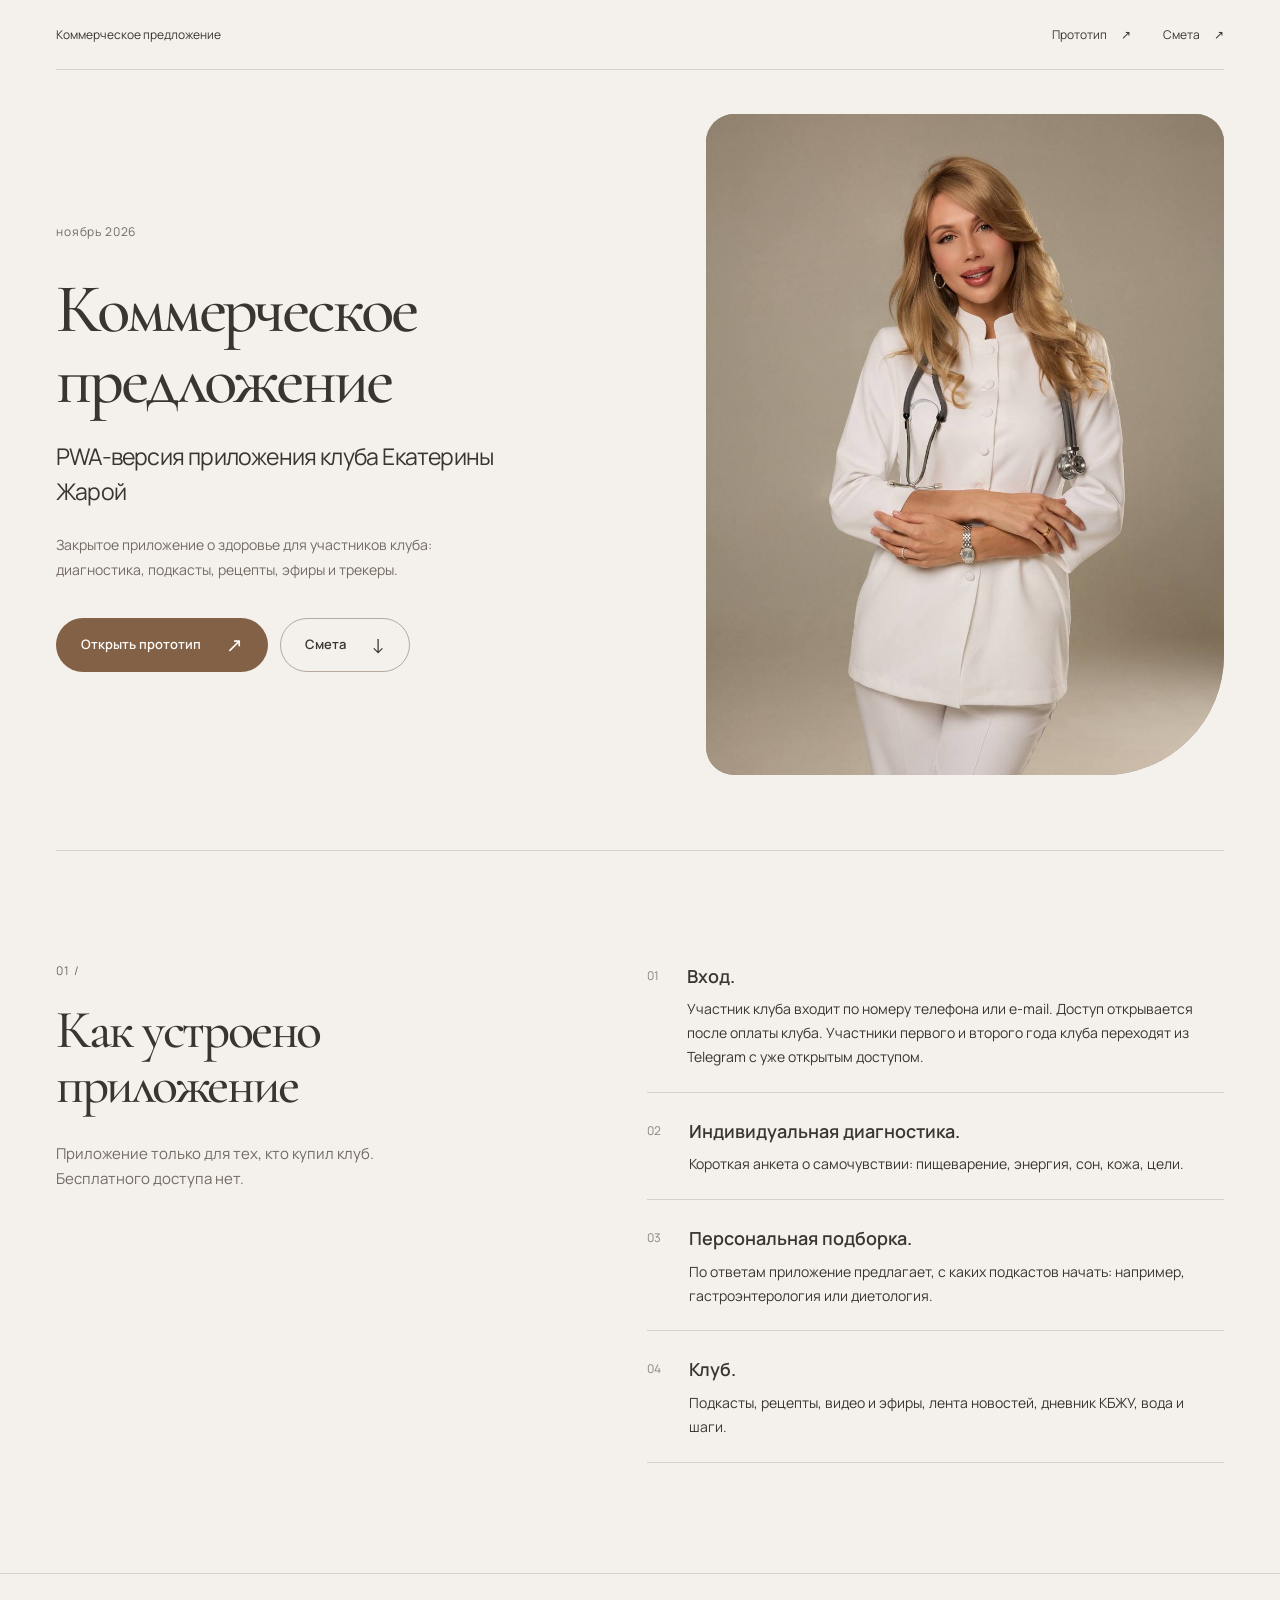
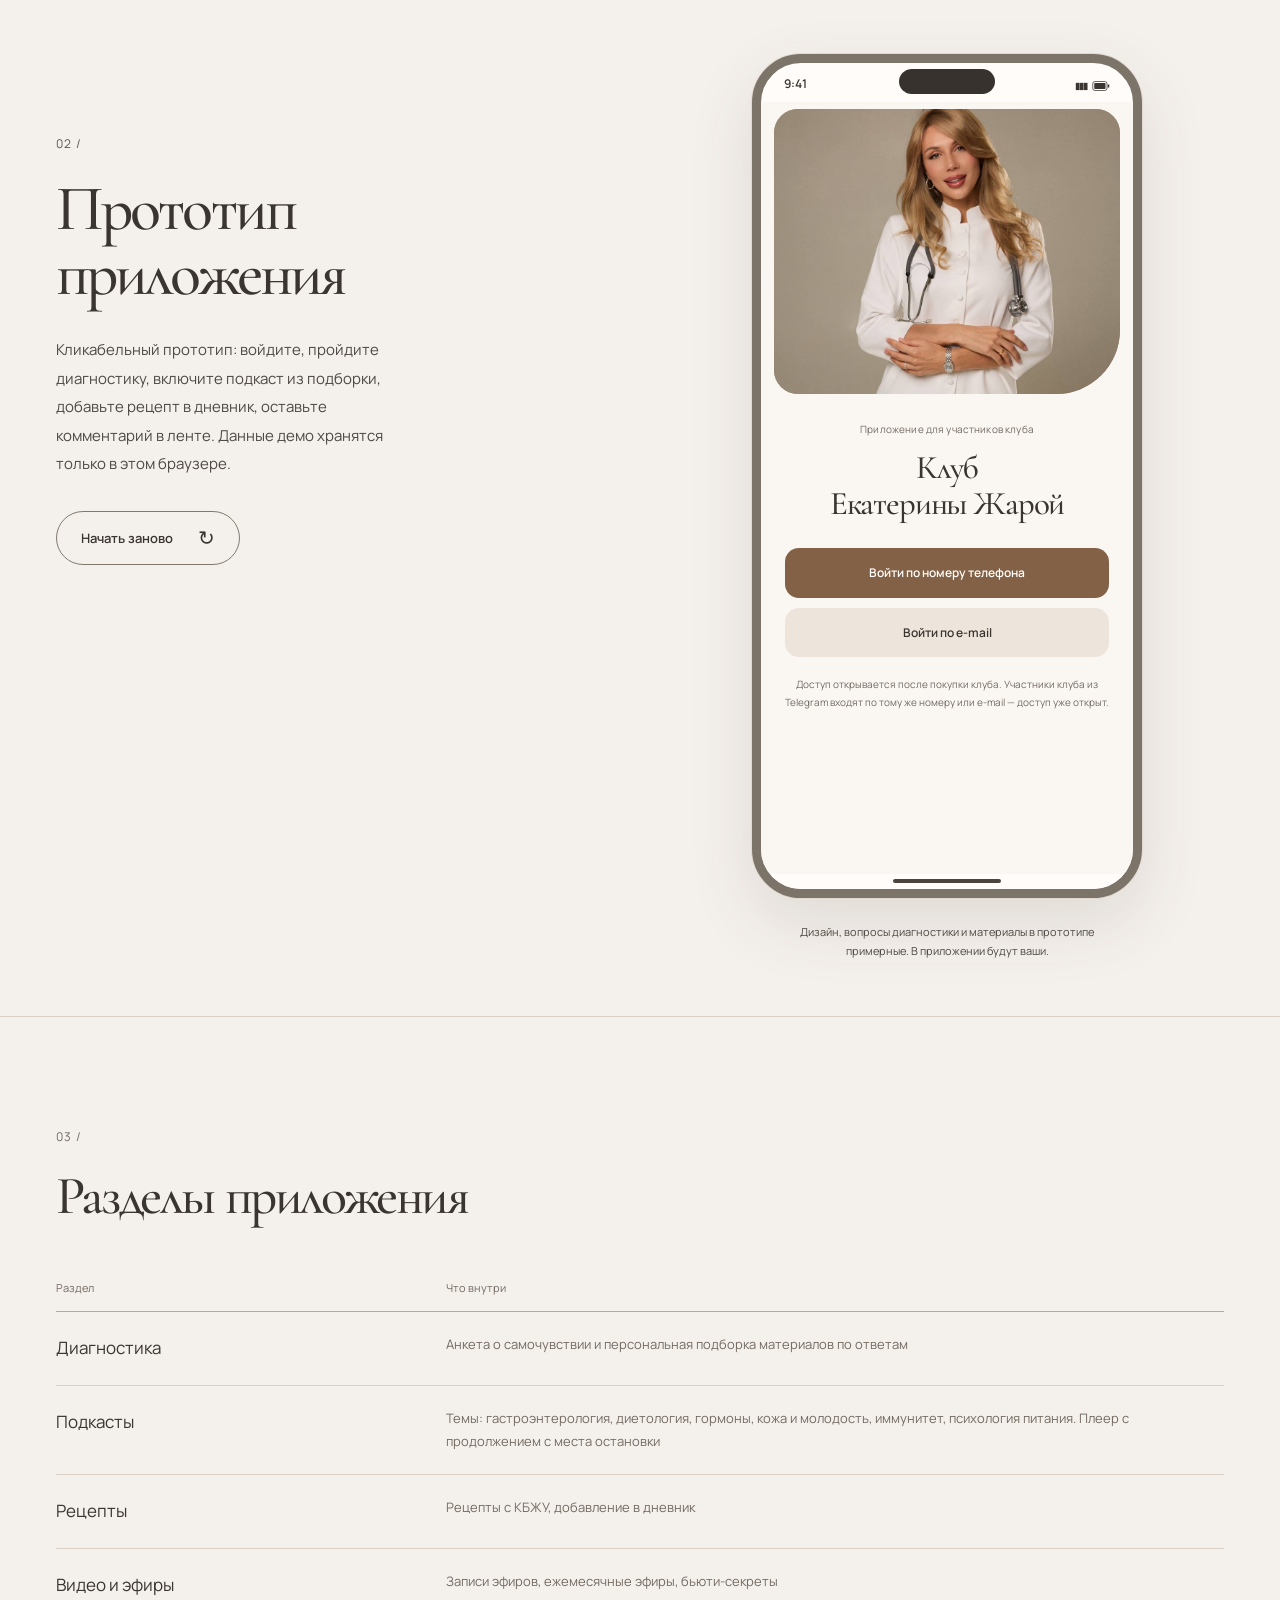
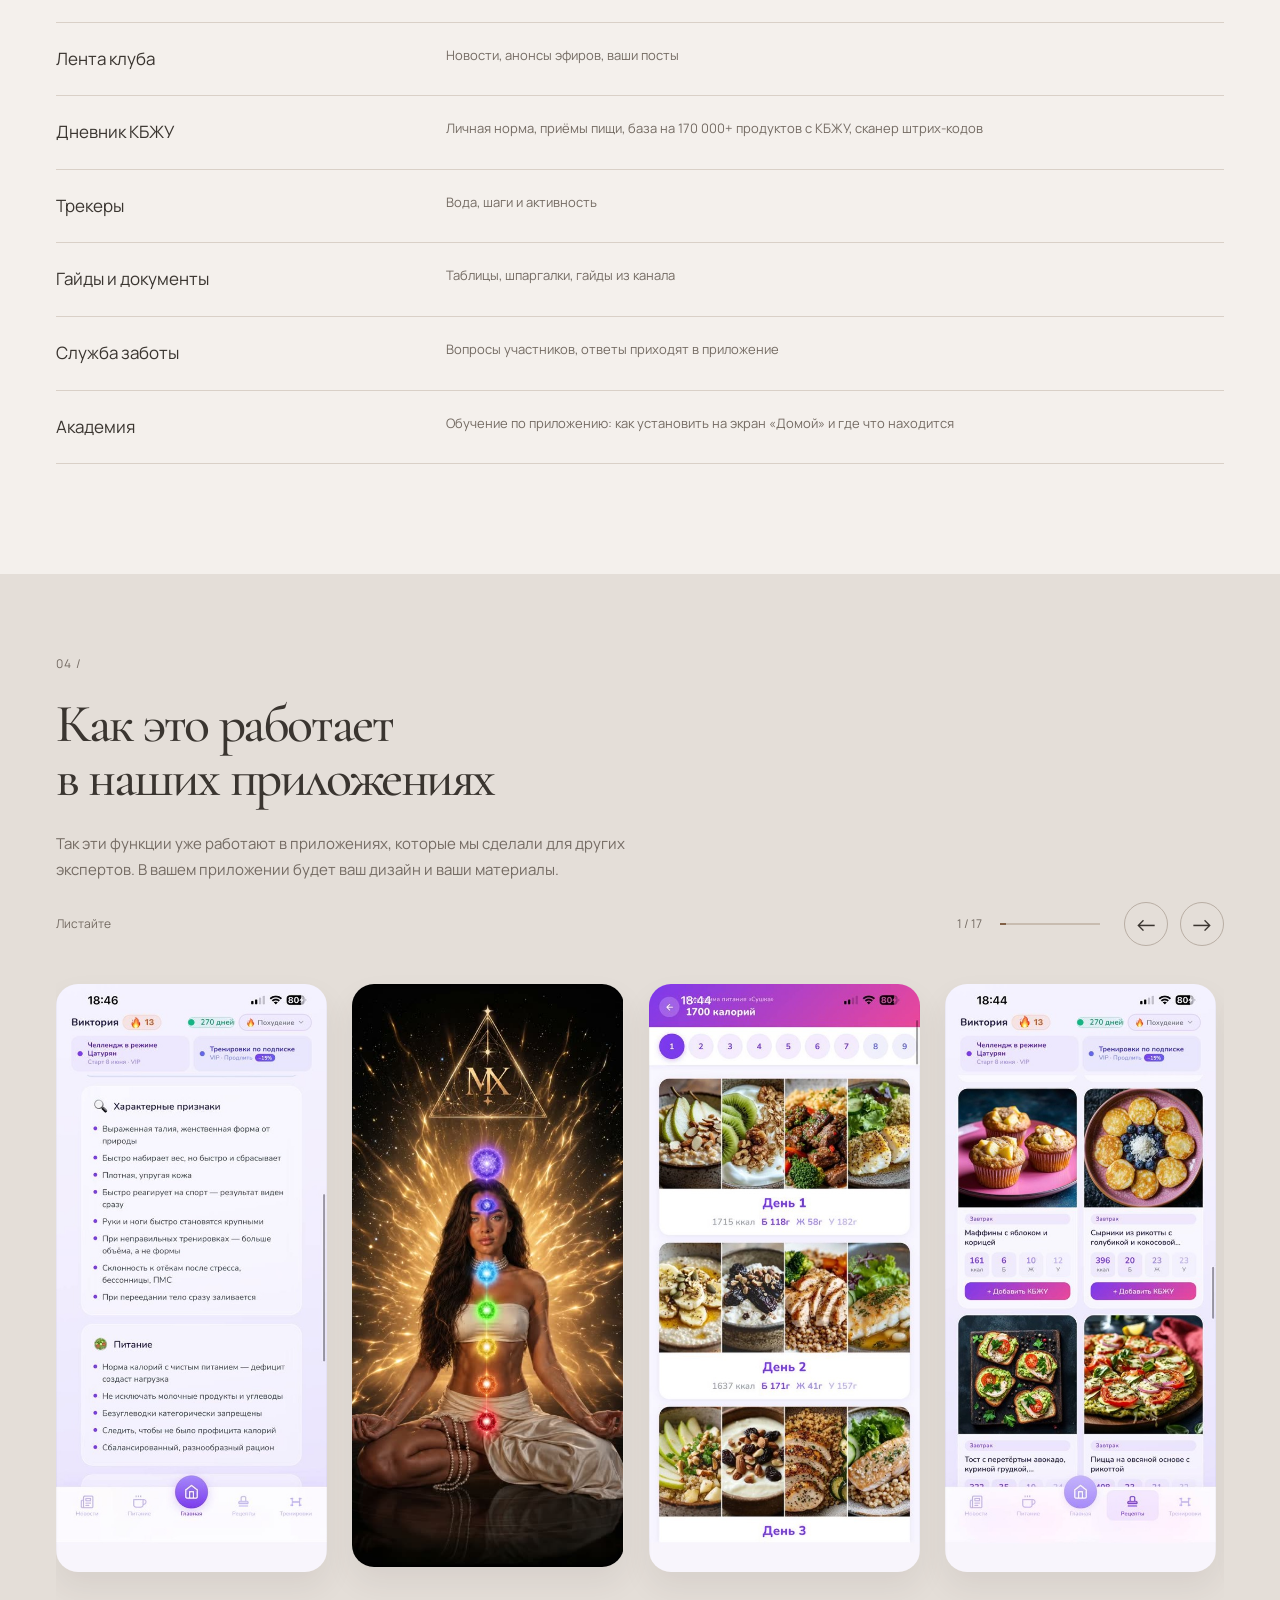
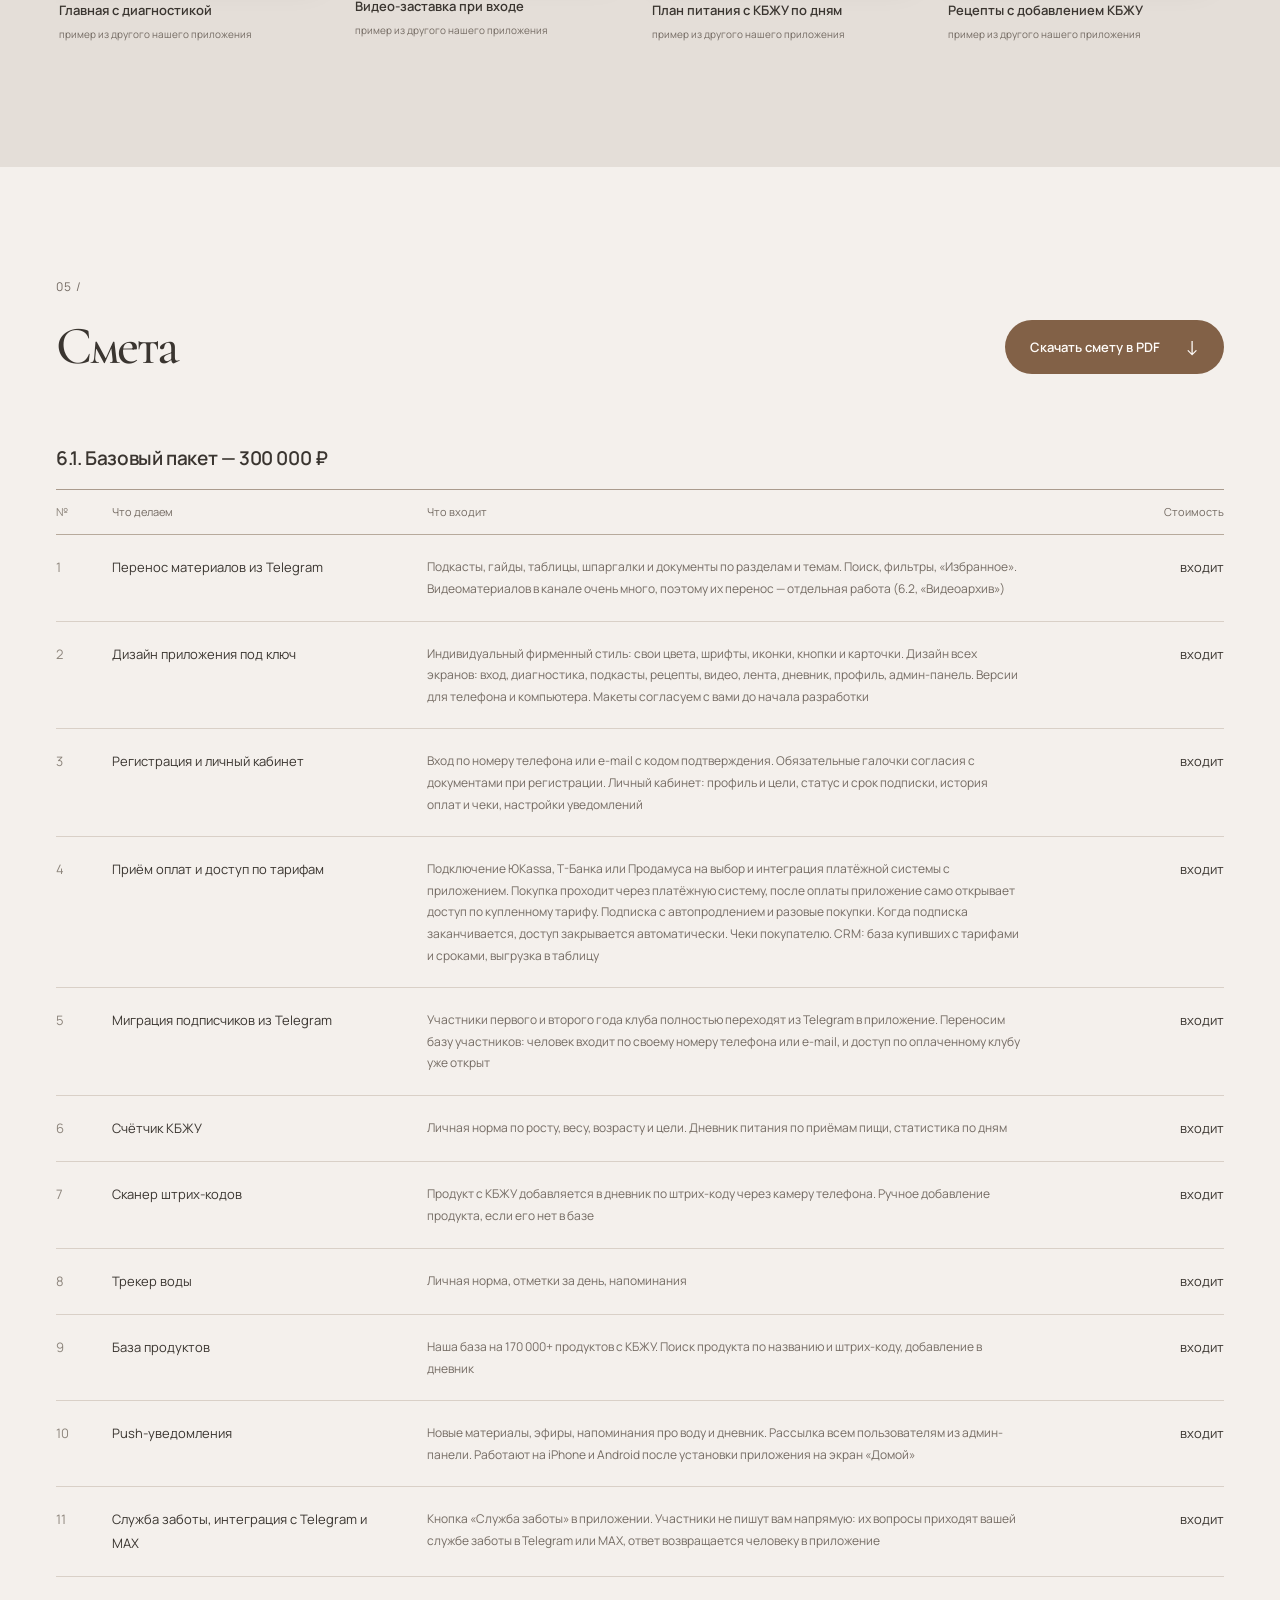
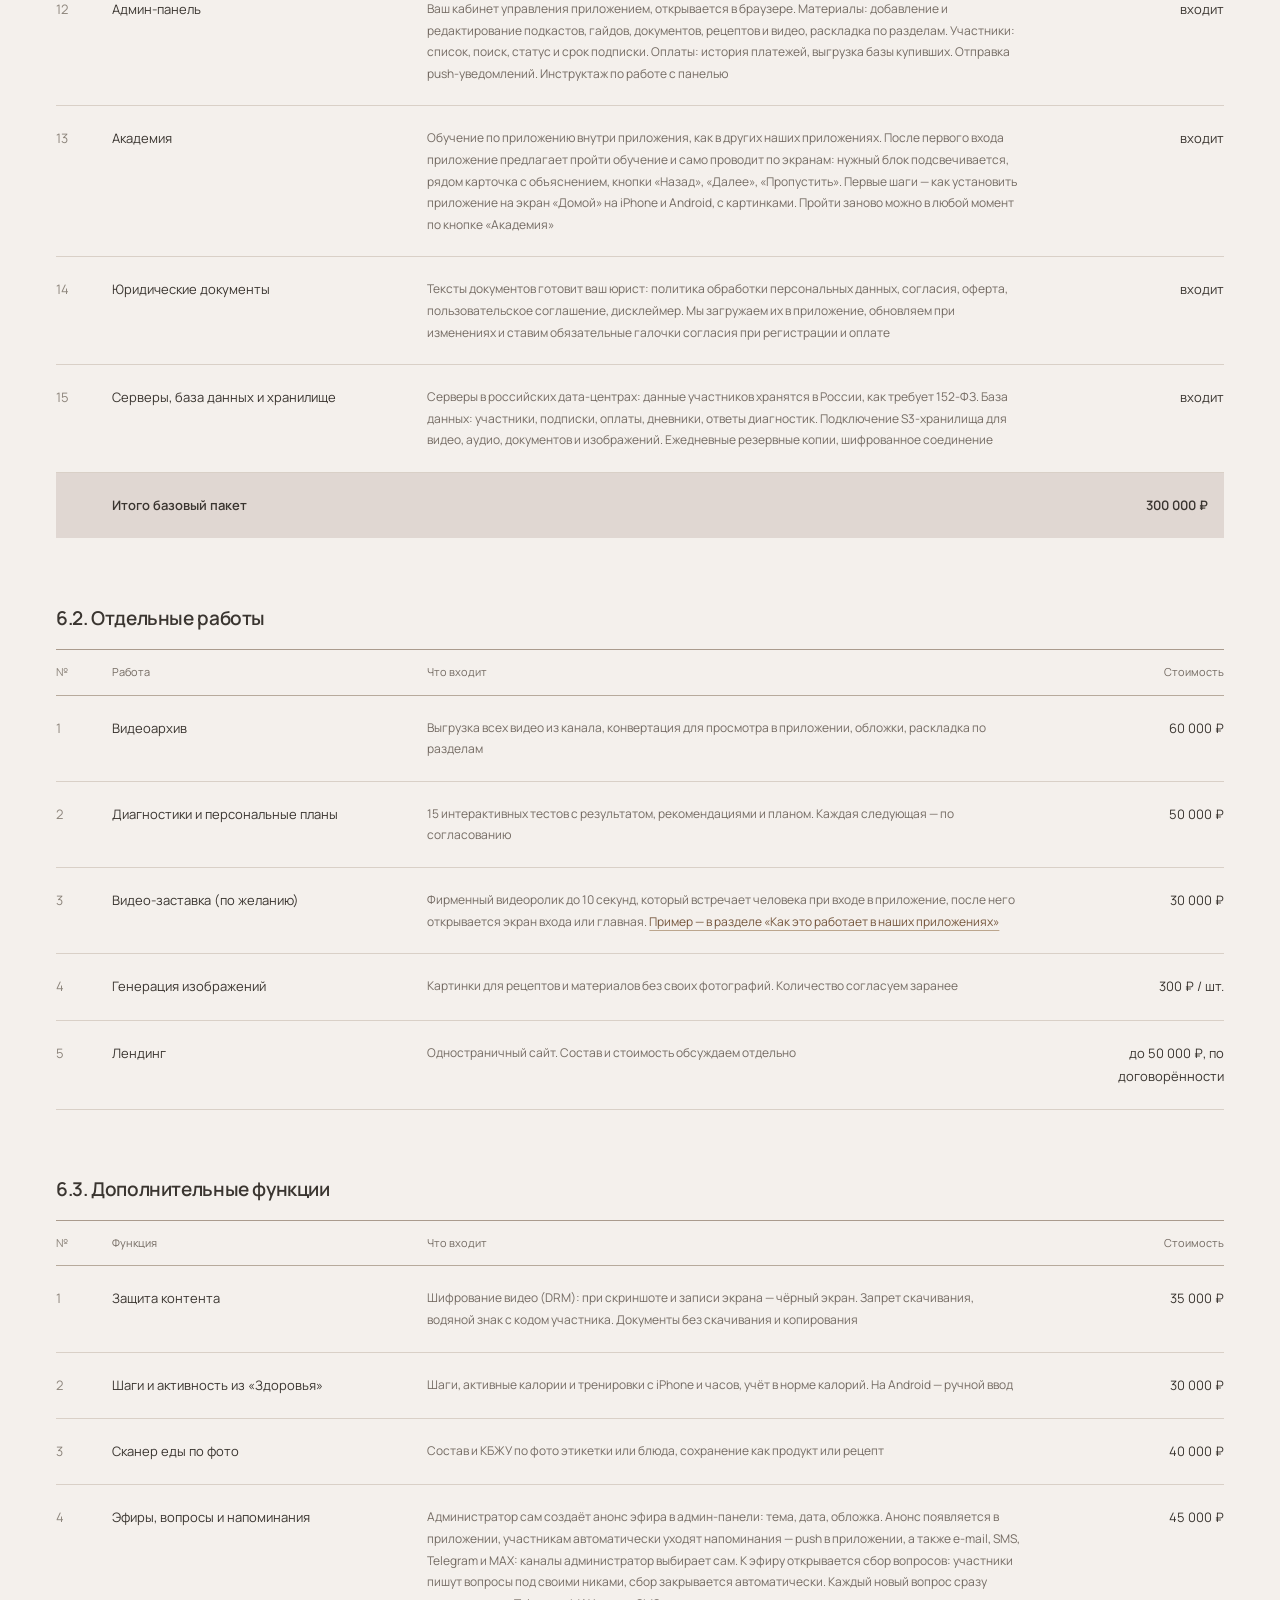
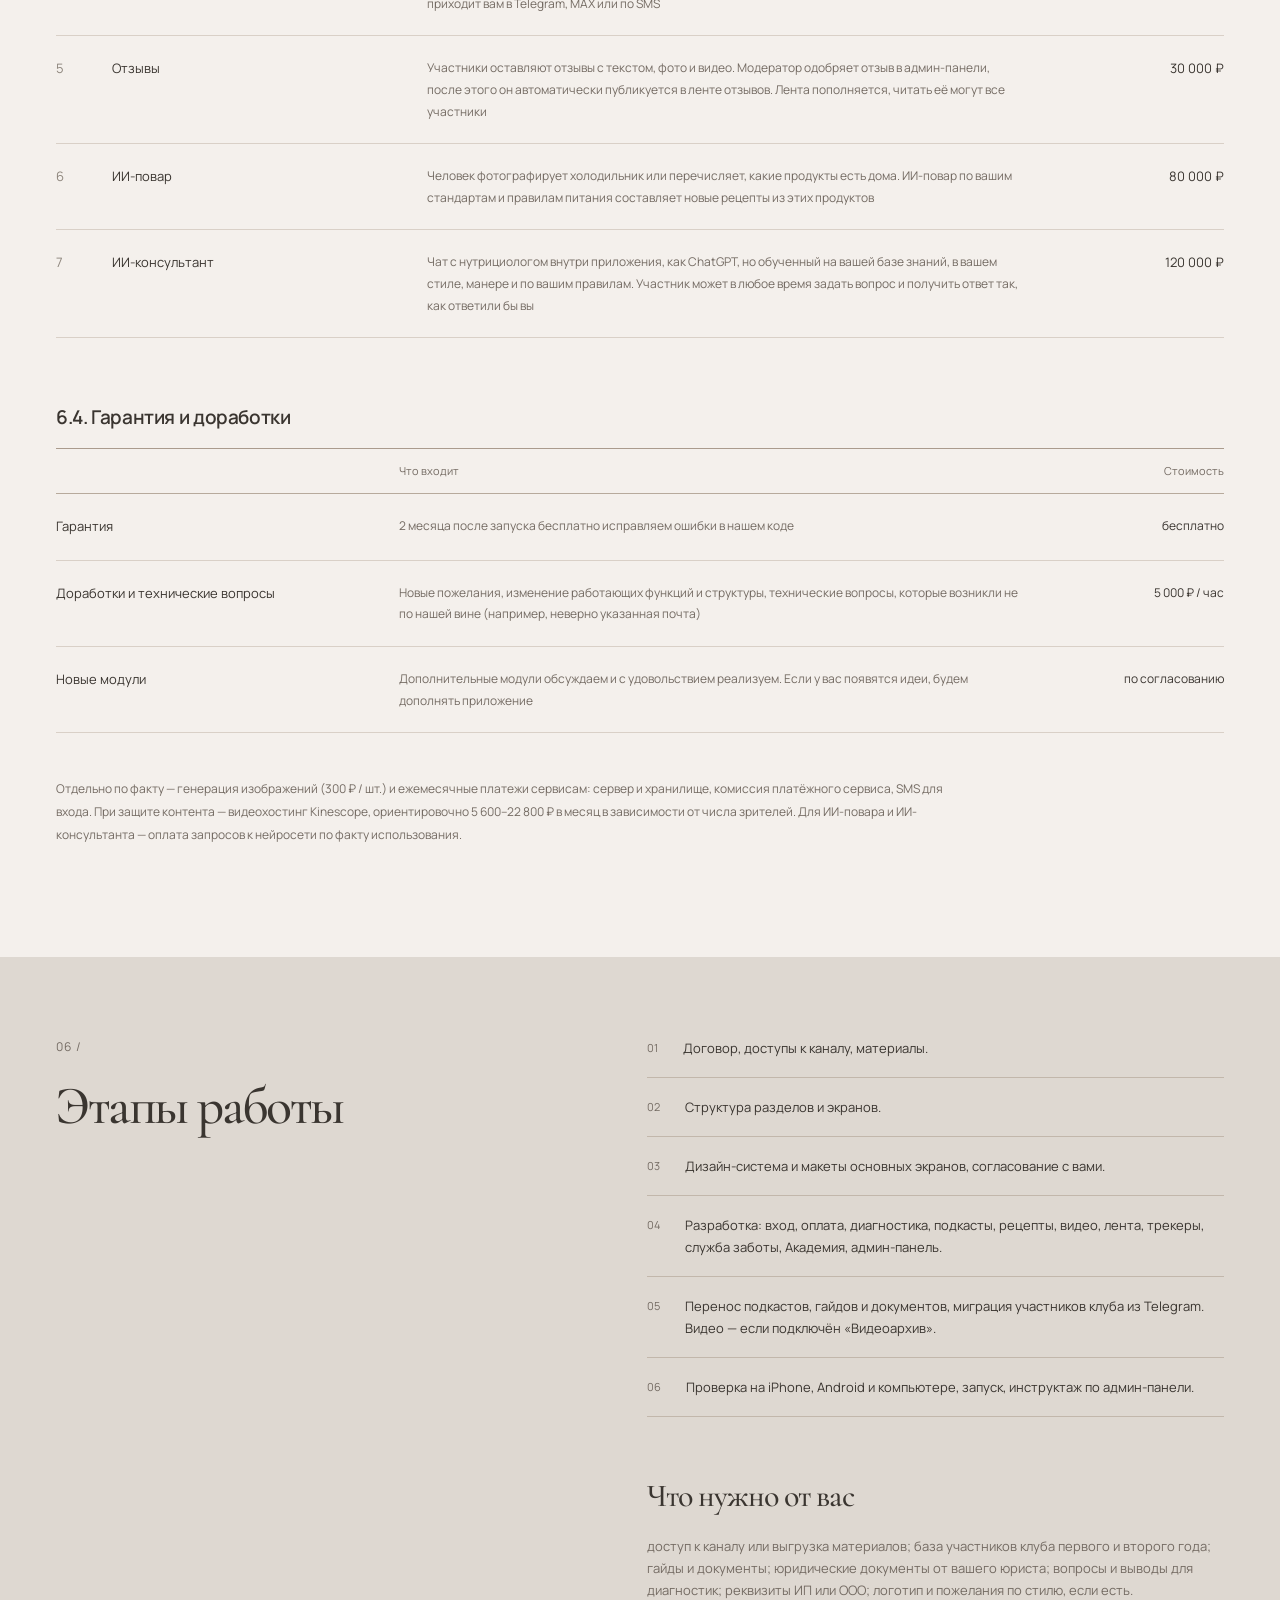
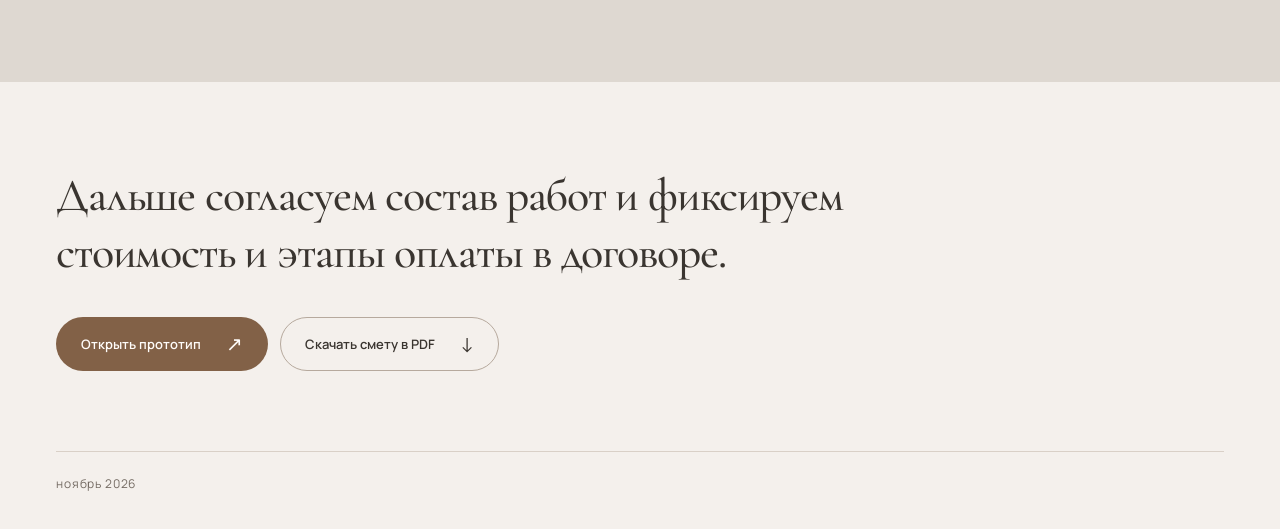
==== commit a9bd18c0: "fix: 170 000+ is the product database, not recipes Co-Authored-By: Claude Opus 5.5 <noreply@anthropi" ====
--- a/index.html
+++ b/index.html
@@ -34,10 +34,10 @@
 <section class="wrap section" id="sections"><div class="section-heading"><span class="section-no">03 /</span><h2>Разделы приложения</h2></div><div class="table-wrap"><table class="sections-table summary-table"><thead><tr><th scope="col">Раздел</th><th scope="col">Что внутри</th></tr></thead><tbody>
 <tr><td data-label="Раздел">Диагностика</td><td data-label="Что внутри">Анкета о самочувствии и персональная подборка материалов по ответам</td></tr>
 <tr><td data-label="Раздел">Подкасты</td><td data-label="Что внутри">Темы: гастроэнтерология, диетология, гормоны, кожа и молодость, иммунитет, психология питания. Плеер с продолжением с места остановки</td></tr>
-<tr><td data-label="Раздел">Рецепты</td><td data-label="Что внутри">База на 170 000+ рецептов с КБЖУ, добавление в дневник</td></tr>
+<tr><td data-label="Раздел">Рецепты</td><td data-label="Что внутри">Рецепты с КБЖУ, добавление в дневник</td></tr>
 <tr><td data-label="Раздел">Видео и эфиры</td><td data-label="Что внутри">Записи эфиров, ежемесячные эфиры, бьюти-секреты</td></tr>
 <tr><td data-label="Раздел">Лента клуба</td><td data-label="Что внутри">Новости, анонсы эфиров, ваши посты</td></tr>
-<tr><td data-label="Раздел">Дневник КБЖУ</td><td data-label="Что внутри">Личная норма, приёмы пищи, сканер штрих-кодов</td></tr>
+<tr><td data-label="Раздел">Дневник КБЖУ</td><td data-label="Что внутри">Личная норма, приёмы пищи, база на 170 000+ продуктов с КБЖУ, сканер штрих-кодов</td></tr>
 <tr><td data-label="Раздел">Трекеры</td><td data-label="Что внутри">Вода, шаги и активность</td></tr>
 <tr><td data-label="Раздел">Гайды и документы</td><td data-label="Что внутри">Таблицы, шпаргалки, гайды из канала</td></tr>
 <tr><td data-label="Раздел">Служба заботы</td><td data-label="Что внутри">Вопросы участников, ответы приходят в приложение</td></tr>
@@ -57,7 +57,7 @@
 <tr><td data-label="№">6</td><td data-label="Что делаем">Счётчик КБЖУ</td><td data-label="Что входит">Личная норма по росту, весу, возрасту и цели. Дневник питания по приёмам пищи, статистика по дням</td><td data-label="Стоимость">входит</td></tr>
 <tr><td data-label="№">7</td><td data-label="Что делаем">Сканер штрих-кодов</td><td data-label="Что входит">Продукт с КБЖУ добавляется в дневник по штрих-коду через камеру телефона. Ручное добавление продукта, если его нет в базе</td><td data-label="Стоимость">входит</td></tr>
 <tr><td data-label="№">8</td><td data-label="Что делаем">Трекер воды</td><td data-label="Что входит">Личная норма, отметки за день, напоминания</td><td data-label="Стоимость">входит</td></tr>
-<tr><td data-label="№">9</td><td data-label="Что делаем">База рецептов</td><td data-label="Что входит">Наша база на 170 000+ рецептов с КБЖУ. Поиск, фильтры, добавление рецепта в дневник</td><td data-label="Стоимость">входит</td></tr>
+<tr><td data-label="№">9</td><td data-label="Что делаем">База продуктов</td><td data-label="Что входит">Наша база на 170 000+ продуктов с КБЖУ. Поиск продукта по названию и штрих-коду, добавление в дневник</td><td data-label="Стоимость">входит</td></tr>
 <tr><td data-label="№">10</td><td data-label="Что делаем">Push-уведомления</td><td data-label="Что входит">Новые материалы, эфиры, напоминания про воду и дневник. Рассылка всем пользователям из админ-панели. Работают на iPhone и Android после установки приложения на экран «Домой»</td><td data-label="Стоимость">входит</td></tr>
 <tr><td data-label="№">11</td><td data-label="Что делаем">Служба заботы, интеграция с Telegram и MAX</td><td data-label="Что входит">Кнопка «Служба заботы» в приложении. Участники не пишут вам напрямую: их вопросы приходят вашей службе заботы в Telegram или MAX, ответ возвращается человеку в приложение</td><td data-label="Стоимость">входит</td></tr>
 <tr><td data-label="№">12</td><td data-label="Что делаем">Админ-панель</td><td data-label="Что входит">Ваш кабинет управления приложением, открывается в браузере. Материалы: добавление и редактирование подкастов, гайдов, документов, рецептов и видео, раскладка по разделам. Участники: список, поиск, статус и срок подписки. Оплаты: история платежей, выгрузка базы купивших. Отправка push-уведомлений. Инструктаж по работе с панелью</td><td data-label="Стоимость">входит</td></tr>
